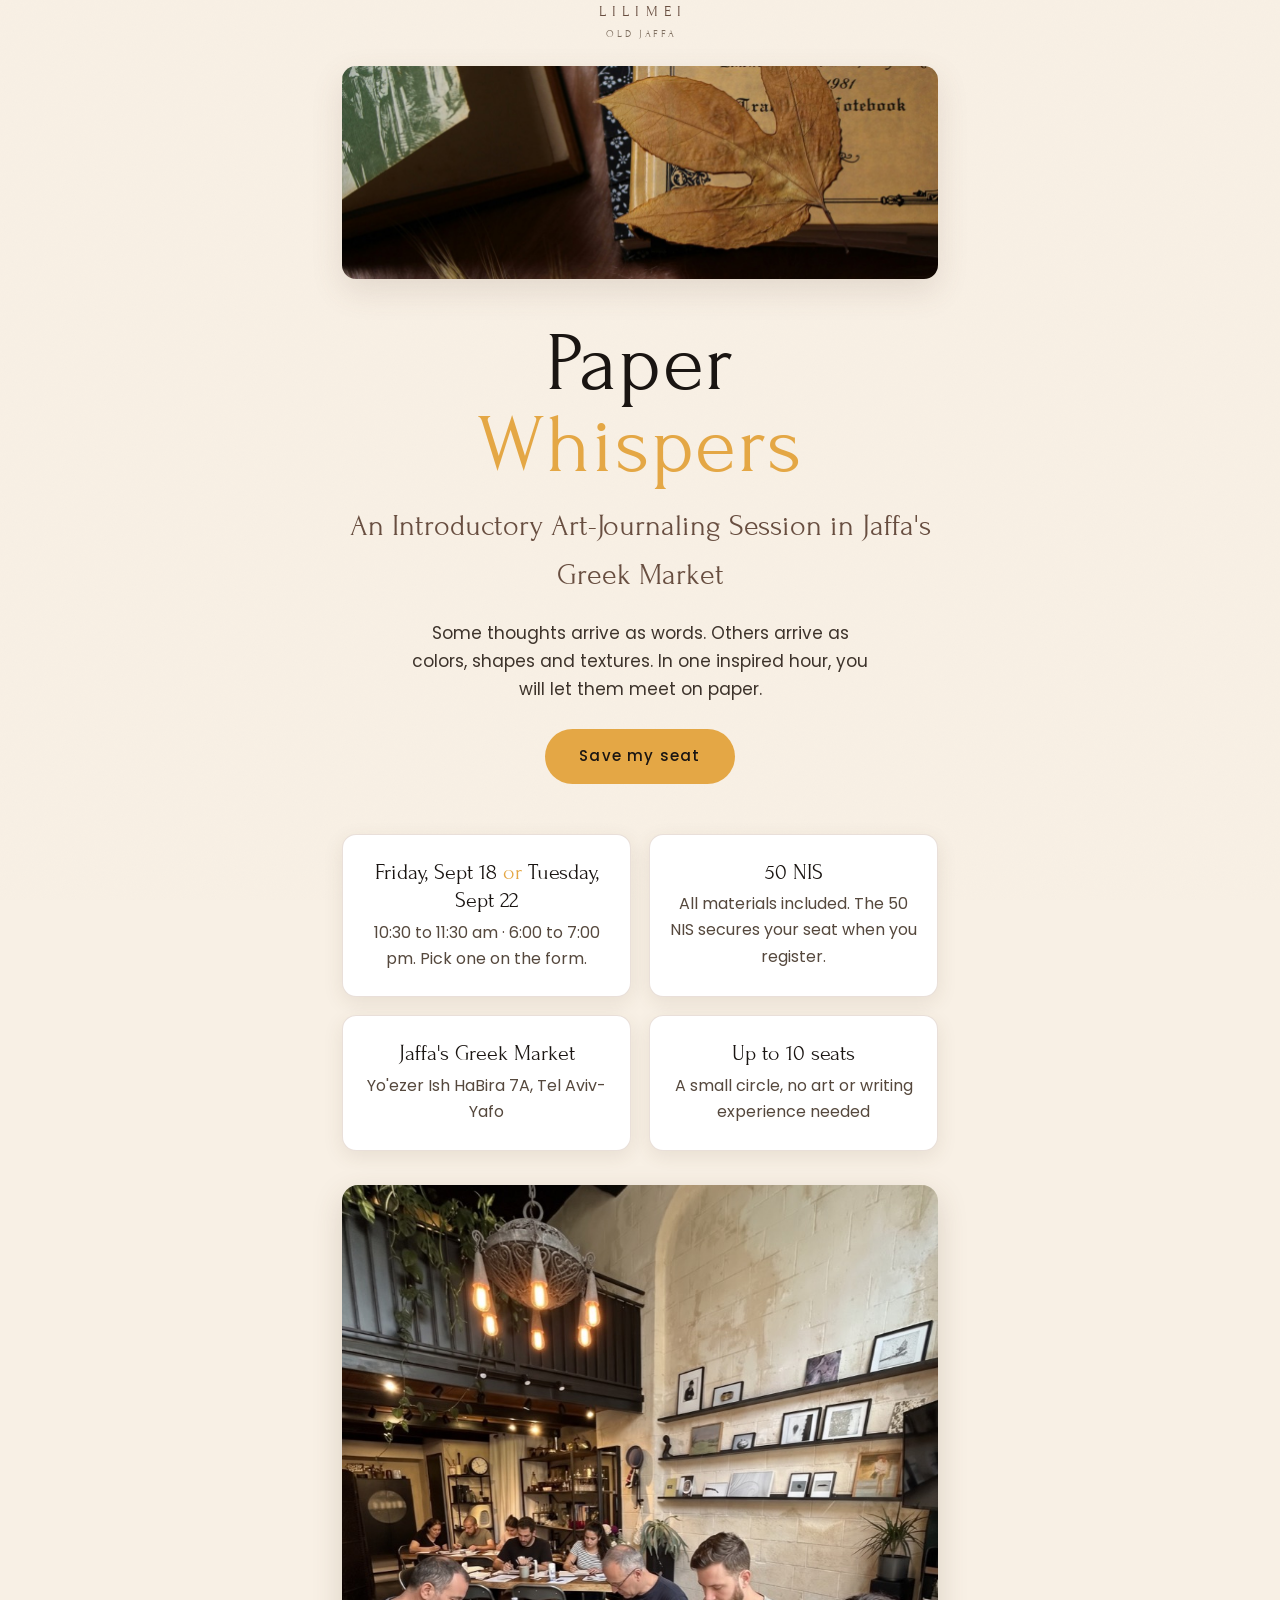
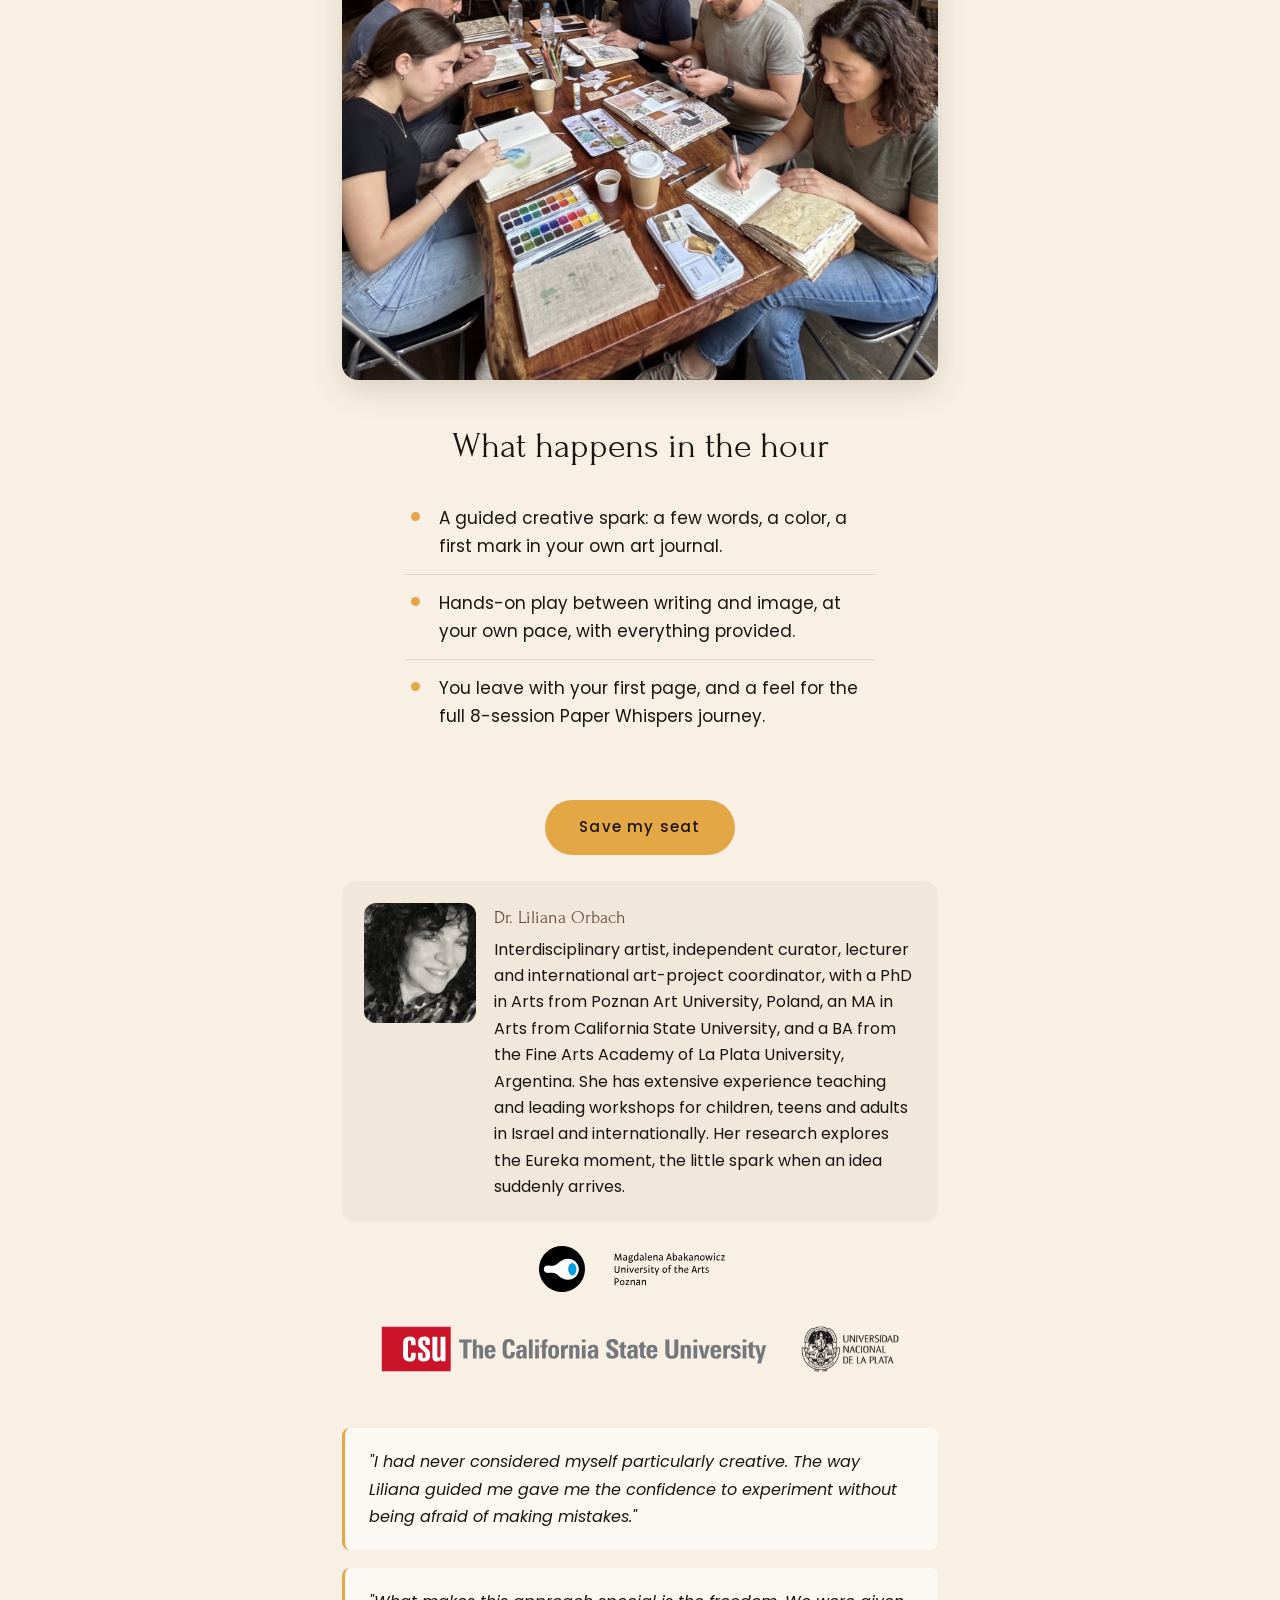
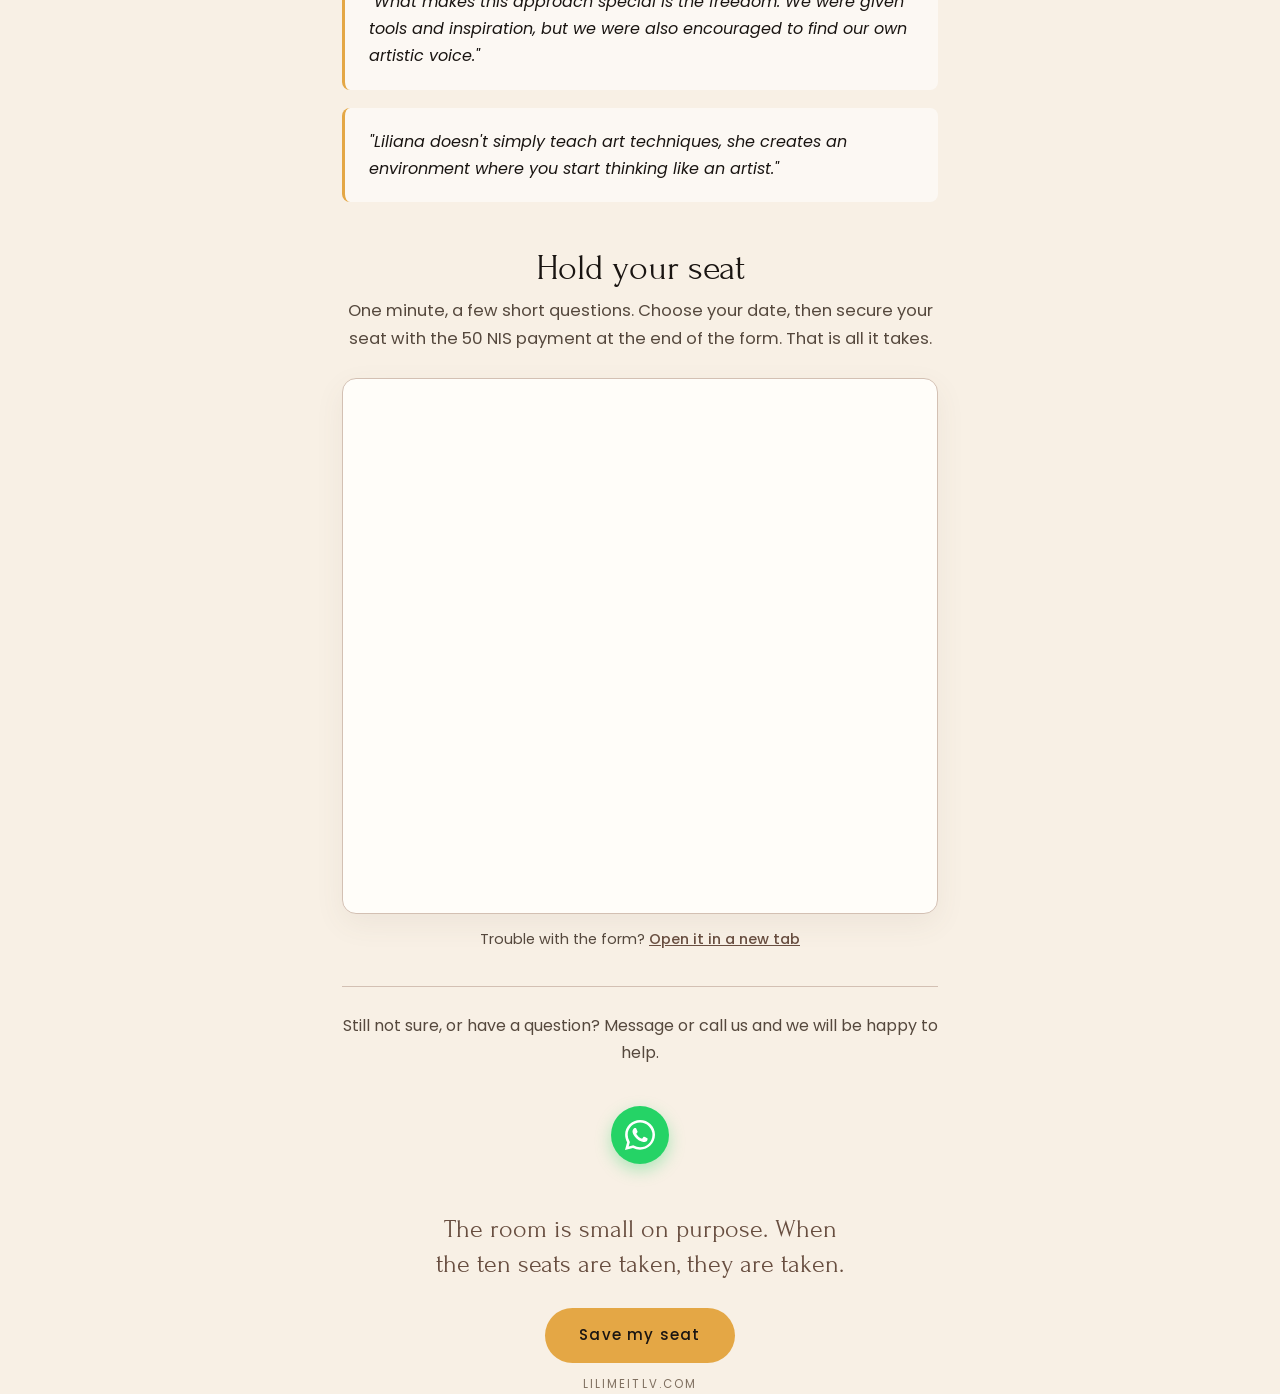
==== index.html @ 35fd756f "Update taster dates to Sept 18 + 22, full workshop to October Co-Authored-By: Claude Fable 5 <norepl" ====
<!DOCTYPE html>
<html lang="en">
<head>
<meta charset="utf-8">
<meta name="viewport" content="width=device-width, initial-scale=1">
<title>Paper Whispers | An Introductory Art-Journaling Session in Jaffa's Greek Market | LILIMEI</title>
<meta name="description" content="Paper Whispers, an introductory art-journaling session in Jaffa's Greek Market. 50 NIS, materials included. Save your seat.">
<link rel="preconnect" href="https://fonts.googleapis.com">
<link rel="preconnect" href="https://fonts.gstatic.com" crossorigin>
<link href="https://fonts.googleapis.com/css2?family=Forum&family=Poppins:wght@300;400;500;600&display=swap" rel="stylesheet">
<style>
  :root {
    --sand: #F8F0E5;
    --gold: #E4A745;
    --olive: #89886C;
    --pink: #D3C0B3;
    --taupe: #7F6F60;
    --brown: #684E40;
    --ink: #1a1512;
  }
  * { margin: 0; padding: 0; box-sizing: border-box; }
  html { scroll-behavior: smooth; }
  body {
    background: var(--sand);
    color: var(--ink);
    font-family: 'Poppins', 'Helvetica Neue', Arial, sans-serif;
    font-weight: 400;
    line-height: 1.65;
    -webkit-font-smoothing: antialiased;
  }
  /* subtle paper grain */
  body::before {
    content: "";
    position: fixed; inset: 0;
    pointer-events: none;
    opacity: .35;
    background-image: url("data:image/svg+xml,%3Csvg xmlns='http://www.w3.org/2000/svg' width='140' height='140'%3E%3Cfilter id='n'%3E%3CfeTurbulence type='fractalNoise' baseFrequency='0.9' numOctaves='2'/%3E%3CfeColorMatrix values='0 0 0 0 0.45 0 0 0 0 0.40 0 0 0 0 0.33 0 0 0 0.05 0'/%3E%3C/filter%3E%3Crect width='140' height='140' filter='url(%23n)'/%3E%3C/svg%3E");
    z-index: 5;
  }
  .wrap { max-width: 640px; margin: 0 auto; padding: 0 22px; position: relative; z-index: 10; }

  header { padding: 26px 0 0; text-align: center; }
  .hero-band { margin-top: 24px; border-radius: 14px; overflow: hidden; box-shadow: 0 12px 32px rgba(104, 78, 64, .14); }
  .hero-band img { width: 100%; display: block; }
  .wordmark {
    font-family: 'Forum', serif;
    letter-spacing: .42em;
    font-size: 15px;
    color: var(--brown);
    text-indent: .42em;
  }
  .wordmark small { display: block; letter-spacing: .28em; font-size: 9.5px; color: var(--taupe); margin-top: 2px; text-indent: .28em; }

  .hero { text-align: center; padding: 44px 0 8px; }
  .hero h1 {
    font-family: 'Forum', serif;
    font-weight: 400;
    font-size: clamp(50px, 13.5vw, 84px);
    line-height: .98;
    letter-spacing: .015em;
    color: var(--ink);
  }
  .hero h1 span { color: var(--gold); }
  .hero .sub {
    font-family: 'Forum', serif;
    font-size: clamp(24px, 6.2vw, 30px);
    color: var(--brown);
    margin-top: 14px;
  }
  .hero .whisper {
    max-width: 460px;
    margin: 18px auto 0;
    font-size: 17px;
    color: #3d332b;
  }

  .cta {
    display: inline-block;
    background: var(--ink);
    color: var(--sand);
    text-decoration: none;
    font-weight: 500;
    font-size: 15px;
    letter-spacing: .08em;
    padding: 15px 34px;
    border-radius: 999px;
    margin-top: 26px;
    transition: background .2s;
  }
  .cta:hover { background: var(--brown); }
  .cta.gold { background: var(--gold); color: var(--ink); }
  .cta.gold:hover { background: #d1962f; }

  .facts {
    margin: 42px 0 0;
    display: grid;
    grid-template-columns: 1fr 1fr;
    gap: 18px;
    text-align: center;
  }
  .fact {
    background: #fff;
    border: 1px solid rgba(211, 192, 179, .5);
    border-radius: 14px;
    padding: 24px 20px;
    box-shadow: 0 6px 20px rgba(90, 64, 44, .1);
  }
  .fact .k {
    font-family: 'Forum', serif;
    font-size: 22px;
    color: var(--ink);
    line-height: 1.3;
  }
  .fact .v { font-size: 16px; color: #55483d; margin-top: 4px; }
  .fact .k em { font-style: normal; color: var(--gold); }

  section { padding: 46px 0 0; }
  h2 {
    font-family: 'Forum', serif;
    font-weight: 400;
    font-size: clamp(28px, 7vw, 36px);
    text-align: center;
    line-height: 1.15;
  }
  .lede { text-align: center; color: #55483d; font-size: 16.5px; margin-top: 8px; }

  .form-card {
    margin-top: 26px;
    background: #fffdf9;
    border: 1px solid var(--pink);
    border-radius: 14px;
    padding: 18px 14px 8px;
    box-shadow: 0 10px 30px rgba(104, 78, 64, .07);
  }
  .form-rescue {
    text-align: center;
    background: #fffdf9;
    border: 1px solid var(--gold);
    border-radius: 14px;
    padding: 30px 20px;
    margin-top: 26px;
  }
  .form-rescue p { font-family: 'Forum', serif; font-size: 19px; color: var(--brown); }
  .form-rescue .cta { margin-top: 16px; }
  .form-alt { text-align: center; font-size: 14.5px; color: #55483d; margin-top: 14px; }
  .form-alt a { color: var(--brown); font-weight: 500; }

  .full-link { text-align: center; font-size: 14.5px; color: #6b5d4f; margin: 20px auto 0; max-width: 470px; }
  .full-link a { color: var(--brown); font-weight: 500; text-decoration: underline; text-underline-offset: 3px; }

  .ask {
    text-align: center;
    margin-top: 34px;
    padding-top: 26px;
    border-top: 1px solid var(--pink);
  }
  .ask p { font-size: 16px; color: #55483d; margin-bottom: 14px; }
  .cta.wa {
    display: inline-flex;
    align-items: center;
    justify-content: center;
    width: 58px;
    height: 58px;
    padding: 0;
    border-radius: 50%;
    background: #25D366;
    box-shadow: 0 6px 16px rgba(37, 211, 102, .35);
  }
  .cta.wa:hover { background: #1da851; }
  .cta.wa svg { width: 30px; height: 30px; fill: #fff; }

  .hour { margin-top: 22px; list-style: none; max-width: 470px; margin-left: auto; margin-right: auto; }
  .hour li {
    padding: 14px 0 14px 34px;
    position: relative;
    border-bottom: 1px solid rgba(211, 192, 179, .55);
    font-size: 17px;
  }
  .hour li:last-child { border-bottom: none; }
  .hour li::before {
    content: "";
    position: absolute; left: 6px; top: 22px;
    width: 9px; height: 9px;
    border-radius: 50%;
    background: var(--gold);
  }

  .session-photo {
    margin: 34px 0 0;
    border-radius: 16px;
    overflow: hidden;
    box-shadow: 0 10px 30px rgba(90, 64, 44, .18);
  }
  .session-photo img { width: 100%; display: block; }
  .session-photo figcaption {
    font-size: 14px;
    color: #6b5d4f;
    text-align: center;
    padding: 12px 16px 0;
    font-style: italic;
  }

  .bio {
    margin-top: 26px;
    display: flex;
    gap: 18px;
    align-items: flex-start;
    background: rgba(211, 192, 179, .18);
    border-radius: 14px;
    padding: 22px;
  }
  .bio .portrait {
    width: 112px;
    border-radius: 12px;
    display: block;
    flex: 0 0 auto;
    filter: sepia(.14) contrast(.98);
  }
  .bio p { font-size: 16px; color: var(--ink); }
  .bio .name { font-family: 'Forum', serif; font-size: 18px; color: var(--brown); display: block; margin-bottom: 4px; }

  .creds-logos {
    display: flex;
    justify-content: center;
    align-items: center;
    gap: 34px;
    flex-wrap: wrap;
    margin-top: 24px;
  }
  .creds-logos img {
    height: 46px;
    width: auto;
  }

  .quotes { display: grid; gap: 18px; margin-top: 10px; }
  .quotes blockquote {
    margin: 0;
    padding: 20px 24px;
    background: rgba(255, 255, 255, .55);
    border-left: 3px solid var(--gold);
    border-radius: 8px;
    font-size: 16px;
    line-height: 1.7;
    color: var(--ink);
    font-style: italic;
  }


  .last-call { text-align: center; padding: 48px 0 12px; }
  .last-call p { font-family: 'Forum', serif; font-size: clamp(20px, 5.5vw, 26px); color: var(--brown); max-width: 430px; margin: 0 auto; line-height: 1.35; }

  footer {
    text-align: center;
    padding: 40px 0 34px;
    font-size: 11.5px;
    letter-spacing: .18em;
    color: var(--taupe);
  }
  footer a { color: var(--taupe); text-decoration: none; }

  @media (max-width: 420px) {
    .facts { grid-template-columns: 1fr; gap: 18px; }
    .bio { flex-direction: column; gap: 8px; }
  }
</style>
</head>
<body>

<header class="wrap">
  <div class="wordmark">LILIMEI<small>OLD JAFFA</small></div>
  <div class="hero-band">
    <img src="[data-uri]" alt="An open vintage notebook with a pressed autumn leaf">
  </div>
</header>

<main class="wrap">

  <div class="hero">
    <h1>Paper<br><span>Whispers</span></h1>
    <p class="sub">An Introductory Art-Journaling Session in Jaffa's Greek Market</p>
    <p class="whisper">Some thoughts arrive as words. Others arrive as colors, shapes and textures. In one inspired hour, you will let them meet on paper.</p>
    <a class="cta gold" href="#register">Save my seat</a>
  </div>

  <div class="facts">
    <div class="fact">
      <div class="k">Friday, Sept 18 <em>or</em> Tuesday, Sept 22</div>
      <div class="v">10:30 to 11:30 am &middot; 6:00 to 7:00 pm. Pick one on the form.</div>
    </div>
    <div class="fact">
      <div class="k">50 NIS</div>
      <div class="v">All materials included. The 50 NIS secures your seat when you register.</div>
    </div>
    <div class="fact">
      <div class="k">Jaffa's Greek Market</div>
      <div class="v">Yo'ezer Ish HaBira 7A, Tel Aviv-Yafo</div>
    </div>
    <div class="fact">
      <div class="k">Up to 10 seats</div>
      <div class="v">A small circle, no art or writing experience needed</div>
    </div>
  </div>

  <figure class="session-photo">
    <img src="[data-uri]" alt="A real Paper Whispers art-journaling session at LILIMEI in Jaffa's Greek Market">
  </figure>

  <section>
    <h2>What happens in the hour</h2>
    <ul class="hour">
      <li>A guided creative spark: a few words, a color, a first mark in your own art journal.</li>
      <li>Hands-on play between writing and image, at your own pace, with everything provided.</li>
      <li>You leave with your first page, and a feel for the full 8-session Paper Whispers journey.</li>
    </ul>

    <div style="text-align: center; margin-top: 30px;">
      <a class="cta gold" href="#register">Save my seat</a>
    </div>

    <div class="bio">
      <img class="portrait" src="[data-uri]" alt="Dr. Liliana Orbach">
      <p>
        <span class="name">Dr. Liliana Orbach</span>
        Interdisciplinary artist, independent curator, lecturer and international art-project coordinator, with a PhD in Arts from Poznan Art University, Poland, an MA in Arts from California State University, and a BA from the Fine Arts Academy of La Plata University, Argentina. She has extensive experience teaching and leading workshops for children, teens and adults in Israel and internationally. Her research explores the Eureka moment, the little spark when an idea suddenly arrives.
      </p>
    </div>

    <div class="creds-logos">
      <img src="[data-uri]" alt="Magdalena Abakanowicz University of the Arts Poznan">
      <img src="[data-uri]" alt="California State University">
      <img src="[data-uri]" alt="National University of La Plata">
    </div>
  </section>

  <section>
    <div class="quotes">
      <blockquote>"I had never considered myself particularly creative. The way Liliana guided me gave me the confidence to experiment without being afraid of making mistakes."</blockquote>
      <blockquote>"What makes this approach special is the freedom. We were given tools and inspiration, but we were also encouraged to find our own artistic voice."</blockquote>
      <blockquote>"Liliana doesn't simply teach art techniques, she creates an environment where you start thinking like an artist."</blockquote>
    </div>
  </section>

  <section id="register">
    <h2>Hold your seat</h2>
    <p class="lede">One minute, a few short questions. Choose your date, then secure your seat with the 50 NIS payment at the end of the form. That is all it takes.</p>
    <div class="form-card" id="form-card">
      <iframe data-tally-src="https://tally.so/embed/kdxDa1?alignLeft=1&hideTitle=1&transparentBackground=1&dynamicHeight=1"
              loading="eager" width="100%" height="500" frameborder="0" marginheight="0" marginwidth="0"
              title="Paper Whispers registration"></iframe>
    </div>
    <div class="form-rescue" id="form-rescue" hidden>
      <a class="cta gold" href="https://tally.so/r/kdxDa1?utm_source=rescue">Open the registration form</a>
    </div>
    <p class="form-alt">Trouble with the form? <a href="https://tally.so/r/kdxDa1?utm_source=newtab" target="_blank" rel="noopener">Open it in a new tab</a></p>

    <div class="ask">
      <p>Still not sure, or have a question? Message or call us and we will be happy to help.</p>
      <a class="cta wa" href="https://wa.me/972547520282?text=Hi!%20I%20have%20a%20question%20about%20Paper%20Whispers" target="_blank" rel="noopener" aria-label="Message us on WhatsApp">
        <svg viewBox="0 0 24 24" xmlns="http://www.w3.org/2000/svg" aria-hidden="true"><path d="M17.472 14.382c-.297-.149-1.758-.867-2.03-.967-.273-.099-.471-.148-.67.15-.197.297-.767.966-.94 1.164-.173.199-.347.223-.644.075-.297-.149-1.255-.463-2.39-1.475-.883-.788-1.48-1.761-1.653-2.059-.173-.297-.018-.458.13-.606.134-.133.298-.347.446-.52.149-.174.198-.298.298-.497.099-.198.05-.371-.025-.52-.075-.148-.669-1.612-.916-2.207-.242-.579-.487-.5-.669-.51-.173-.008-.371-.01-.57-.01-.198 0-.52.074-.792.372-.272.297-1.04 1.016-1.04 2.479 0 1.462 1.065 2.875 1.213 3.074.149.198 2.096 3.2 5.077 4.487.709.306 1.262.489 1.694.625.712.227 1.36.195 1.871.118.571-.085 1.758-.719 2.006-1.413.248-.694.248-1.289.173-1.413-.074-.124-.272-.198-.57-.347m-5.421 7.403h-.004a9.87 9.87 0 01-5.031-1.378l-.361-.214-3.741.982.998-3.648-.235-.374a9.86 9.86 0 01-1.51-5.26c.001-5.45 4.436-9.884 9.888-9.884 2.64 0 5.122 1.03 6.988 2.898a9.825 9.825 0 012.893 6.994c-.003 5.45-4.437 9.885-9.885 9.885M20.52 3.449C18.24 1.245 15.24 0 12.045 0 5.463 0 .104 5.334.101 11.892c0 2.096.549 4.14 1.595 5.945L0 24l6.335-1.652a12.062 12.062 0 005.71 1.447h.006c6.585 0 11.946-5.335 11.949-11.896 0-3.176-1.24-6.165-3.495-8.411"/></svg>
      </a>
    </div>
  </section>


  <div class="last-call">
    <p>The room is small on purpose. When the ten seats are taken, they are taken.</p>
    <a class="cta gold" href="#register">Save my seat</a>
  </div>

</main>

<footer class="wrap">
  <a href="https://www.lilimeitlv.com">LILIMEITLV.COM</a>
</footer>

<script async src="https://tally.so/widgets/embed.js"></script>
<script>
  // Rescue plan for slow or limited browsers (WhatsApp/Instagram in-app):
  // 1. If Tally's helper script hasn't started the form after 3.5s, load the
  //    form directly into the iframe ourselves (works without the helper).
  // 2. If there is still no sign of life at 9s, swap in a direct button.
  // 3. The moment the form does wake up, bring it back automatically.
  (function () {
    var alive = false;
    var card = document.getElementById('form-card');
    var rescue = document.getElementById('form-rescue');
    window.addEventListener('message', function (e) {
      if (e.origin && e.origin.indexOf('tally.so') !== -1) {
        alive = true;
        card.hidden = false;
        rescue.hidden = true;
      }
    });
    setTimeout(function () {
      var f = card.querySelector('iframe');
      if (f && !f.src) {
        f.src = f.getAttribute('data-tally-src');
        f.style.height = '1950px';
      }
    }, 3500);
    setTimeout(function () {
      if (!alive) {
        card.hidden = true;
        rescue.hidden = false;
      }
    }, 9000);
  })();
</script>
<script>
  (function () {
    // Meta pixel: skip on local previews so test opens never pollute the data
    var h = location.hostname;
    var isLocal = location.protocol === 'file:' || h === 'localhost' || h === '127.0.0.1' || h === '';
    if (isLocal) return;

    !function(f,b,e,v,n,t,s){if(f.fbq)return;n=f.fbq=function(){n.callMethod?
    n.callMethod.apply(n,arguments):n.queue.push(arguments)};if(!f._fbq)f._fbq=n;
    n.push=n;n.loaded=!0;n.version='2.0';n.queue=[];t=b.createElement(e);t.async=!0;
    t.src=v;s=b.getElementsByTagName(e)[0];s.parentNode.insertBefore(t,s)}(window,
    document,'script','https://connect.facebook.net/en_US/fbevents.js');
    fbq('init', '1433857244466235');
    fbq('track', 'PageView');

    // When Tally confirms a submission, tell Meta a registration happened,
    // then send the whole page to the payment page (PayBox or PayPal) so the
    // 50 NIS is paid immediately while intent is high.
    var PAY_PAGE = '/paper-whispers/pay/';
    window.addEventListener('message', function (e) {
      if (typeof e.data !== 'string') return;
      try {
        var d = JSON.parse(e.data);
        if (d && d.event === 'Tally.FormSubmitted') {
          var id = 'pw-' + Date.now() + '-' + Math.random().toString(36).slice(2, 10);
          try { sessionStorage.setItem('pwRegEventId', id); } catch (x) {}
          fbq('track', 'CompleteRegistration', { content_name: 'paper-whispers-intro' }, { eventID: id });
          setTimeout(function () { window.location.href = PAY_PAGE; }, 600);
        }
      } catch (err) { /* not a Tally message */ }
    });
  })();
</script>

</body>
</html>
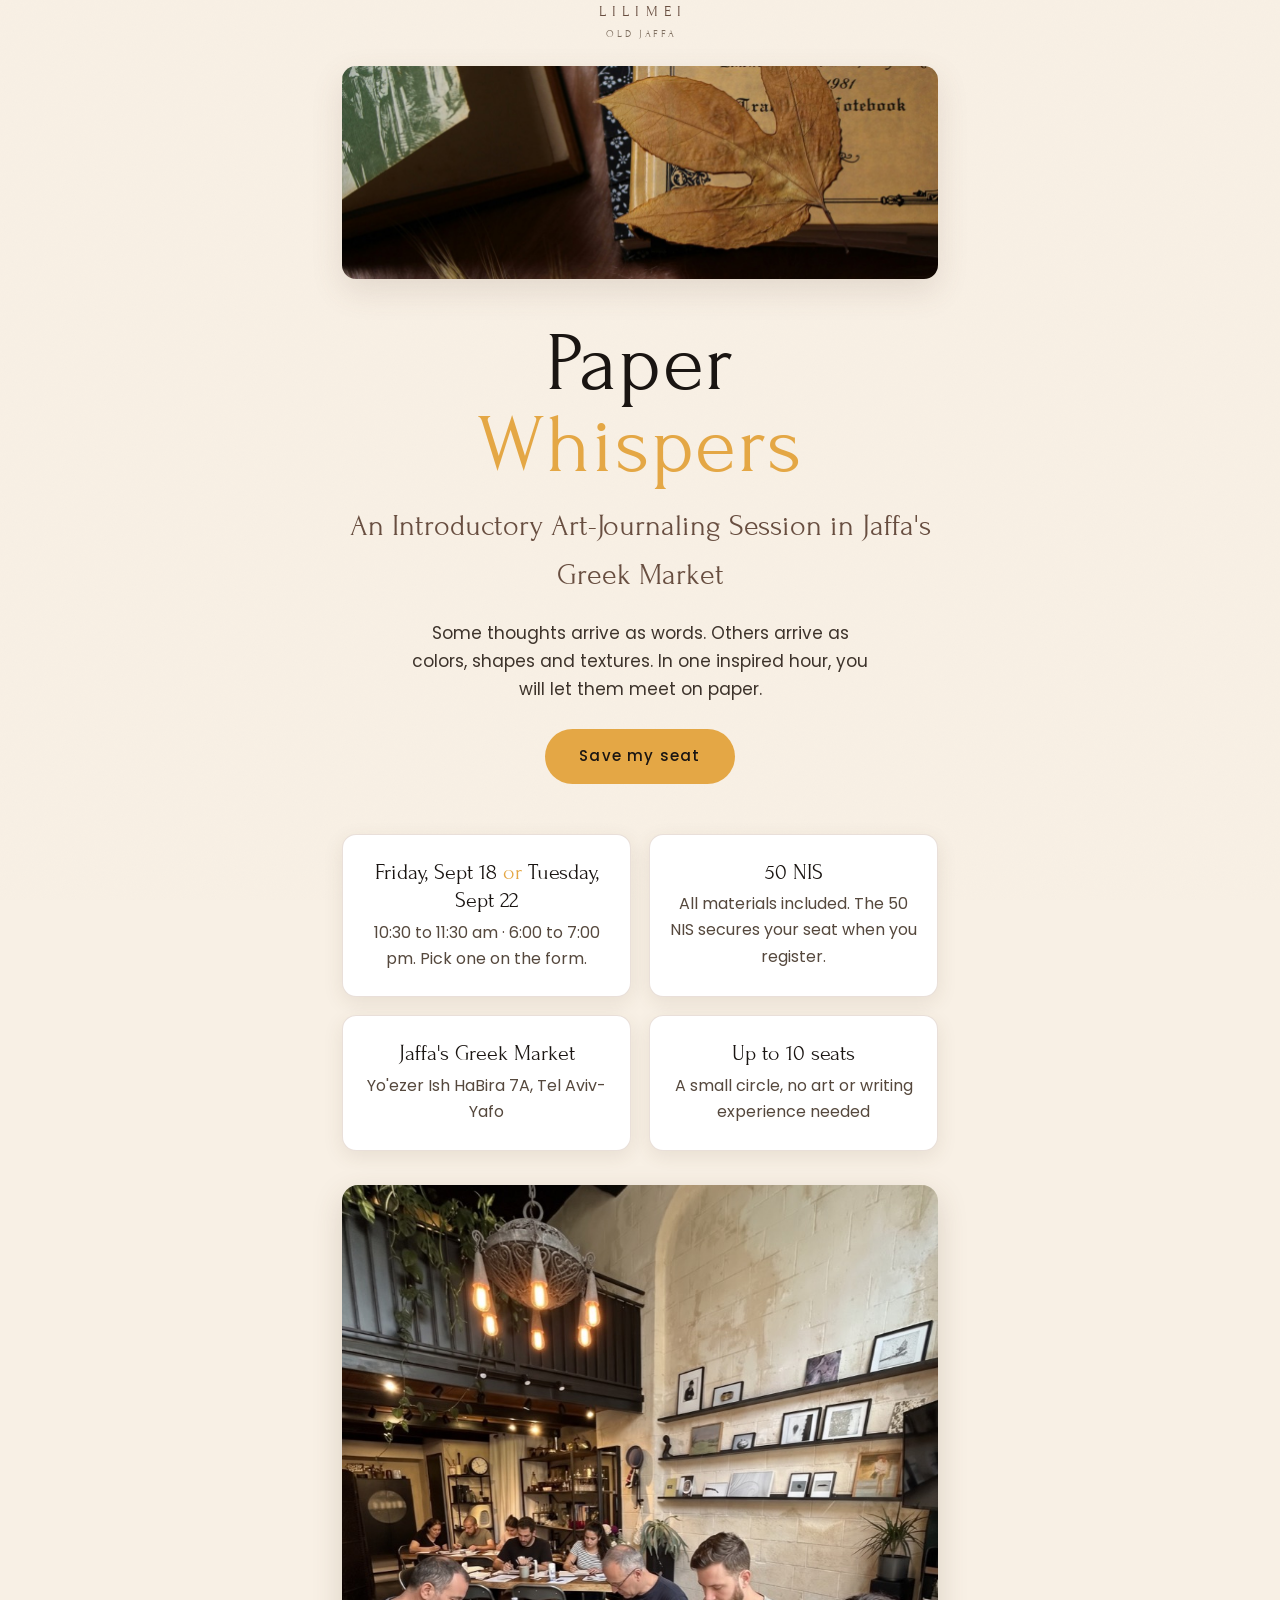
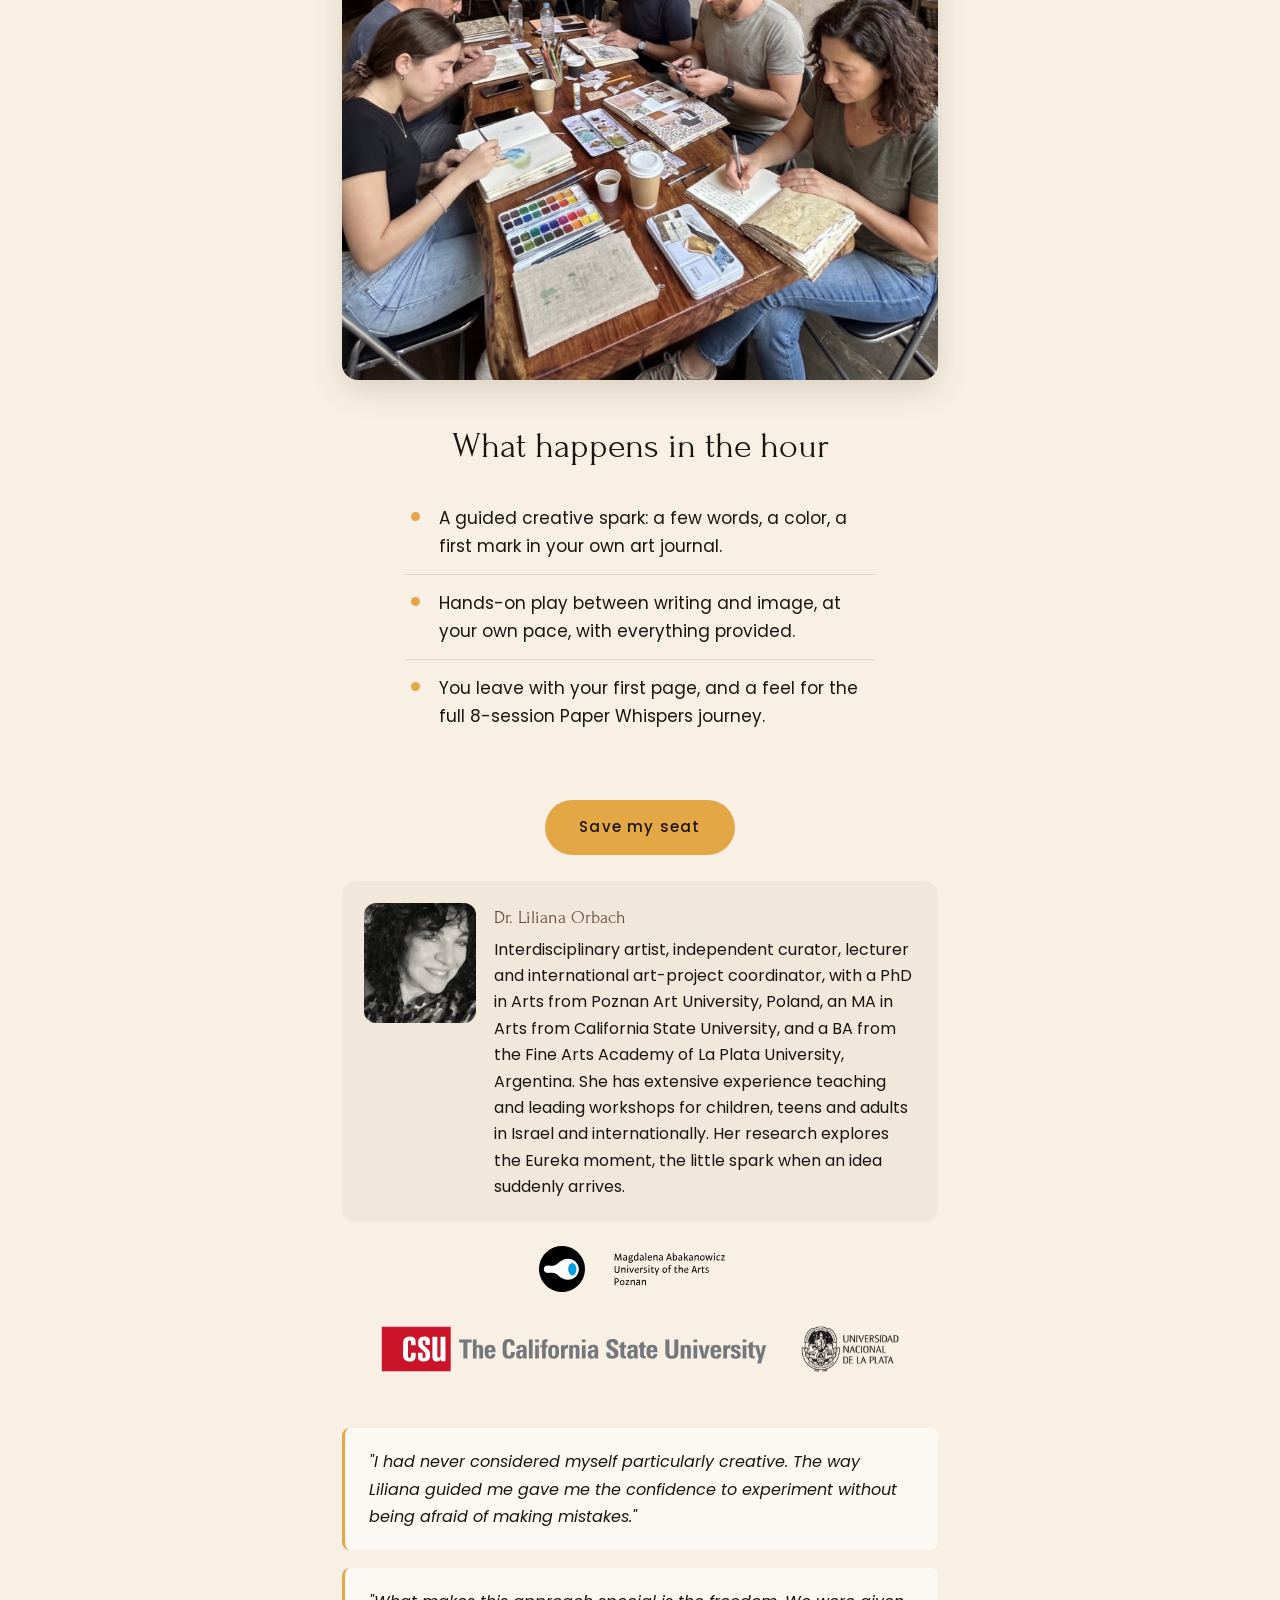
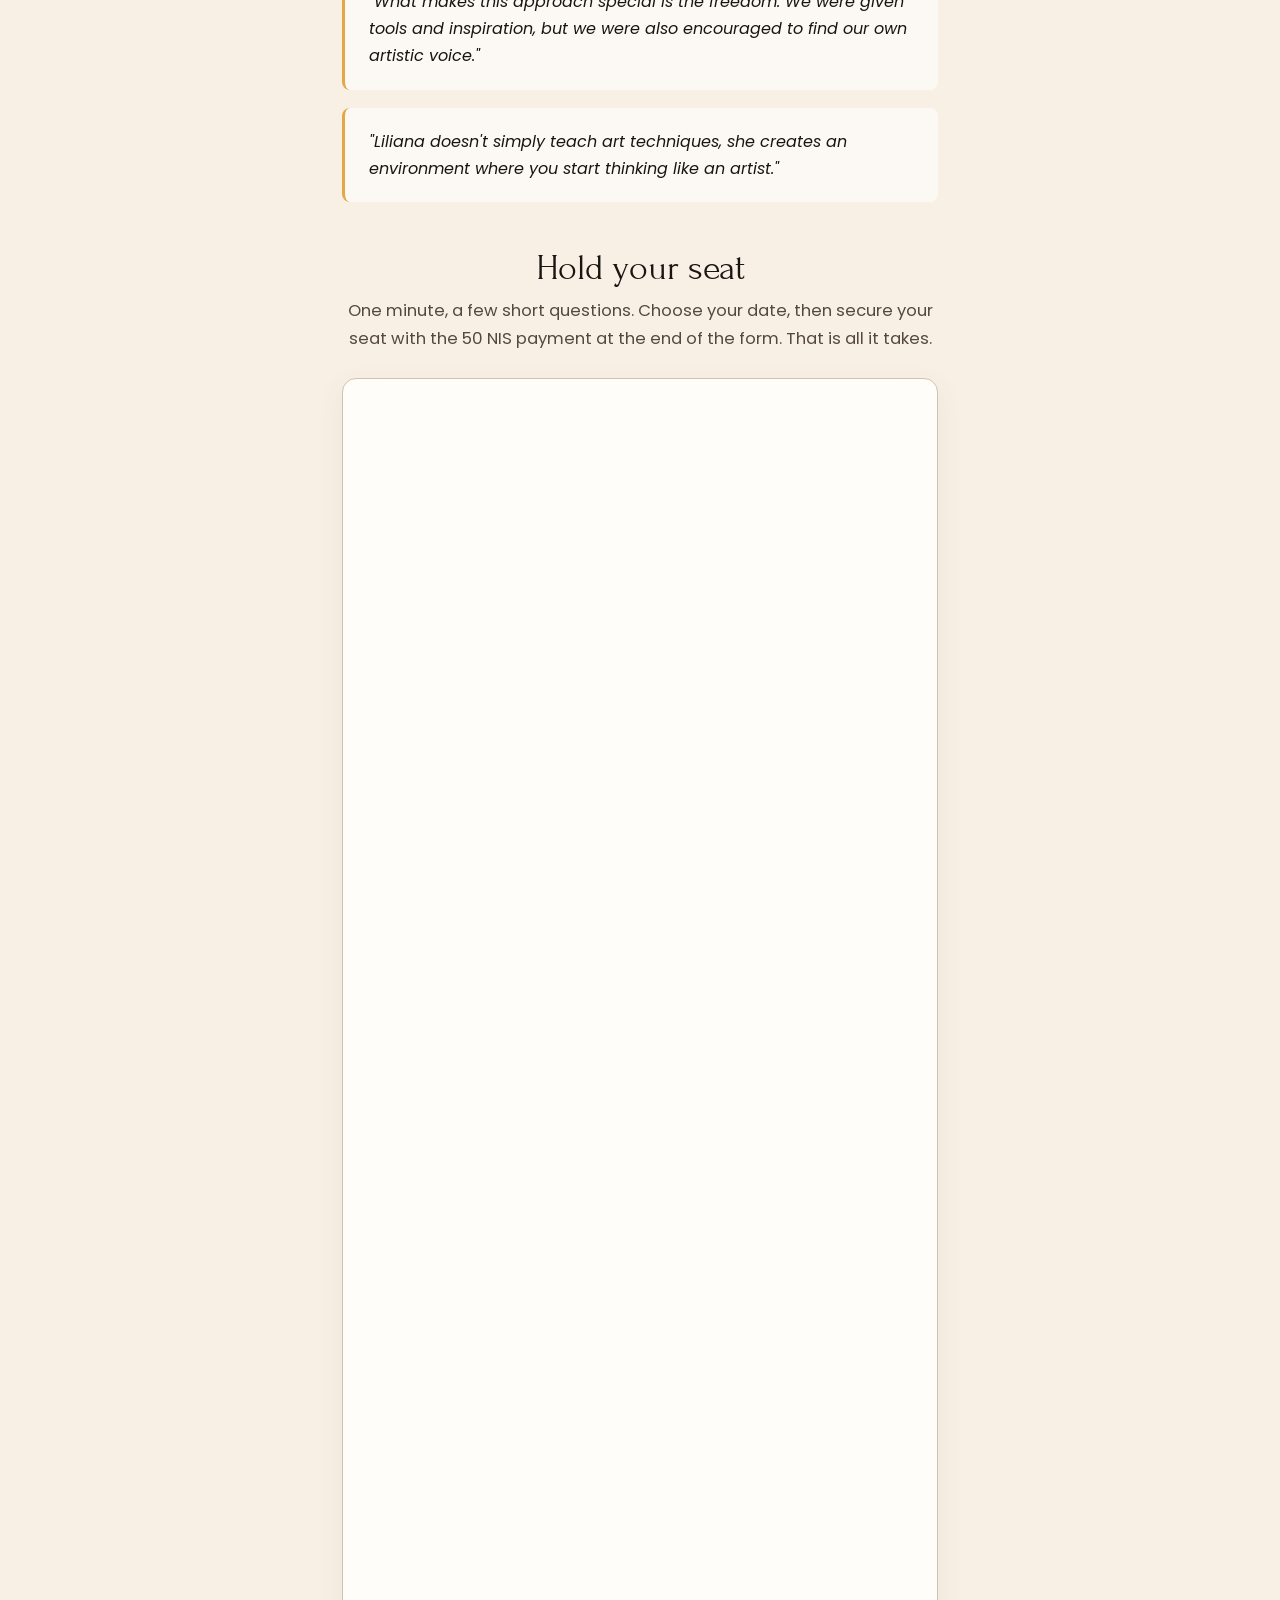
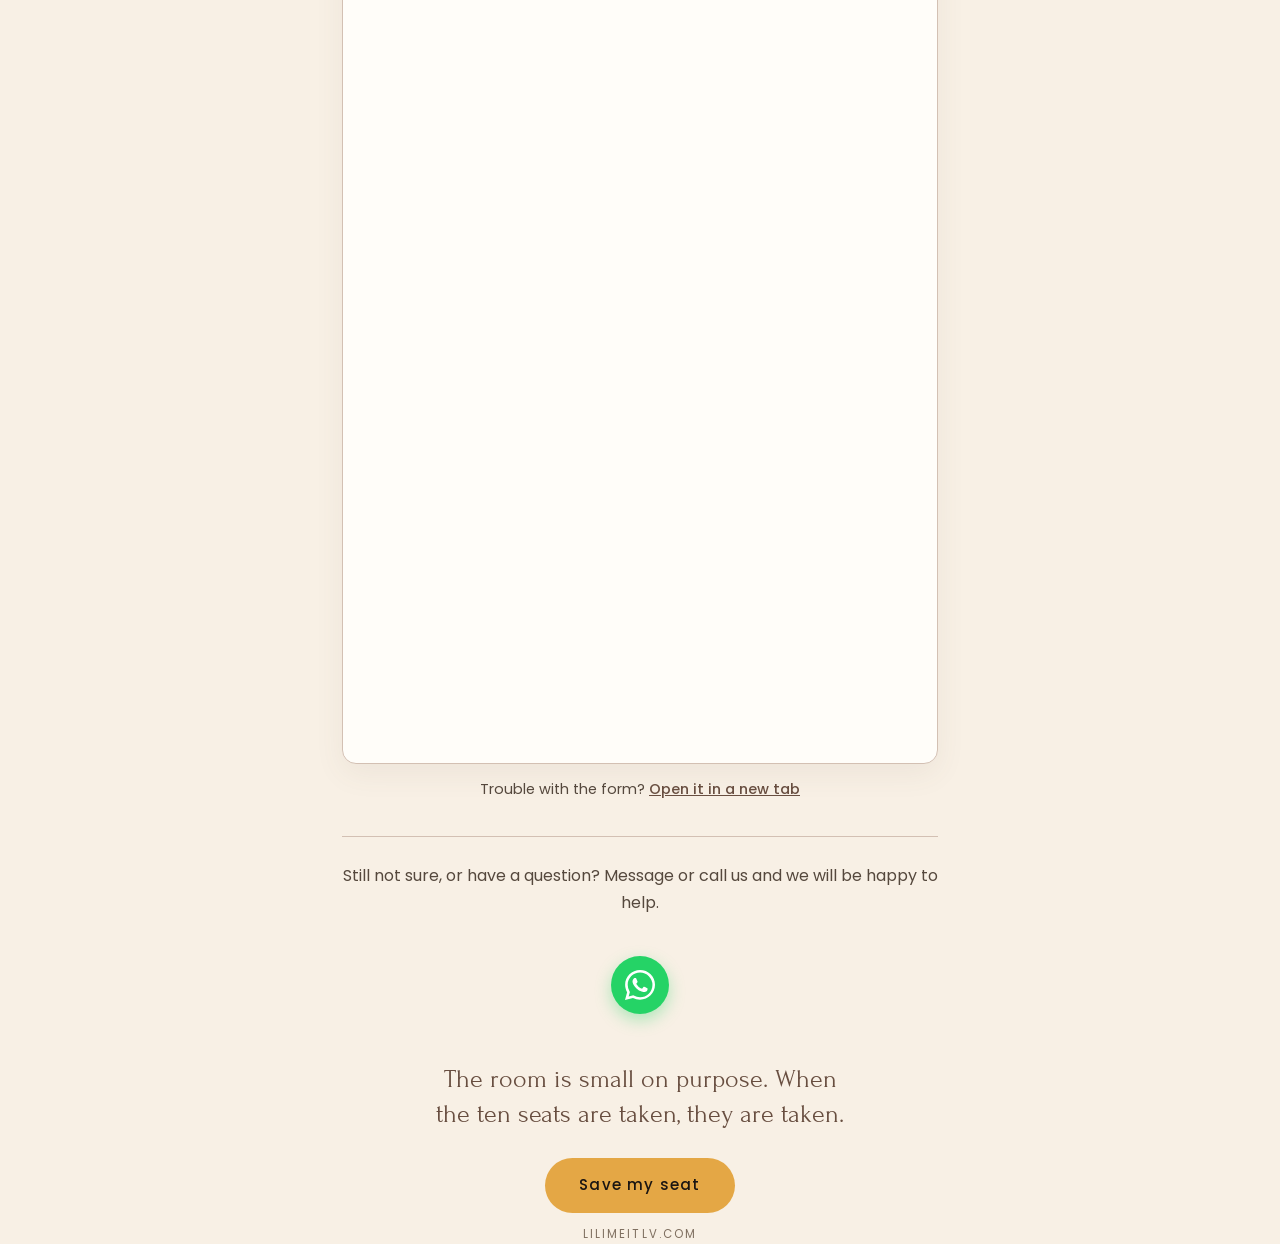
==== commit 765b39b7: "Load Tally form immediately: direct iframe src instead of waiting for helper/rescue Co-Authored-By: " ====
--- a/index.html
+++ b/index.html
@@ -344,8 +344,13 @@
     <h2>Hold your seat</h2>
     <p class="lede">One minute, a few short questions. Choose your date, then secure your seat with the 50 NIS payment at the end of the form. That is all it takes.</p>
     <div class="form-card" id="form-card">
-      <iframe data-tally-src="https://tally.so/embed/kdxDa1?alignLeft=1&hideTitle=1&transparentBackground=1&dynamicHeight=1"
-              loading="eager" width="100%" height="500" frameborder="0" marginheight="0" marginwidth="0"
+      <!-- src set directly: Tally's helper never auto-starts this embed, so waiting
+           for it (or the 3.5s rescue timer) only delayed the form. Loading eagerly
+           here starts the form together with the page. dynamicHeight resize and the
+           rescue fallbacks below still work unchanged. -->
+      <iframe src="https://tally.so/embed/kdxDa1?alignLeft=1&hideTitle=1&transparentBackground=1&dynamicHeight=1"
+              data-tally-src="https://tally.so/embed/kdxDa1?alignLeft=1&hideTitle=1&transparentBackground=1&dynamicHeight=1"
+              loading="eager" width="100%" height="1950" frameborder="0" marginheight="0" marginwidth="0"
               title="Paper Whispers registration"></iframe>
     </div>
     <div class="form-rescue" id="form-rescue" hidden>
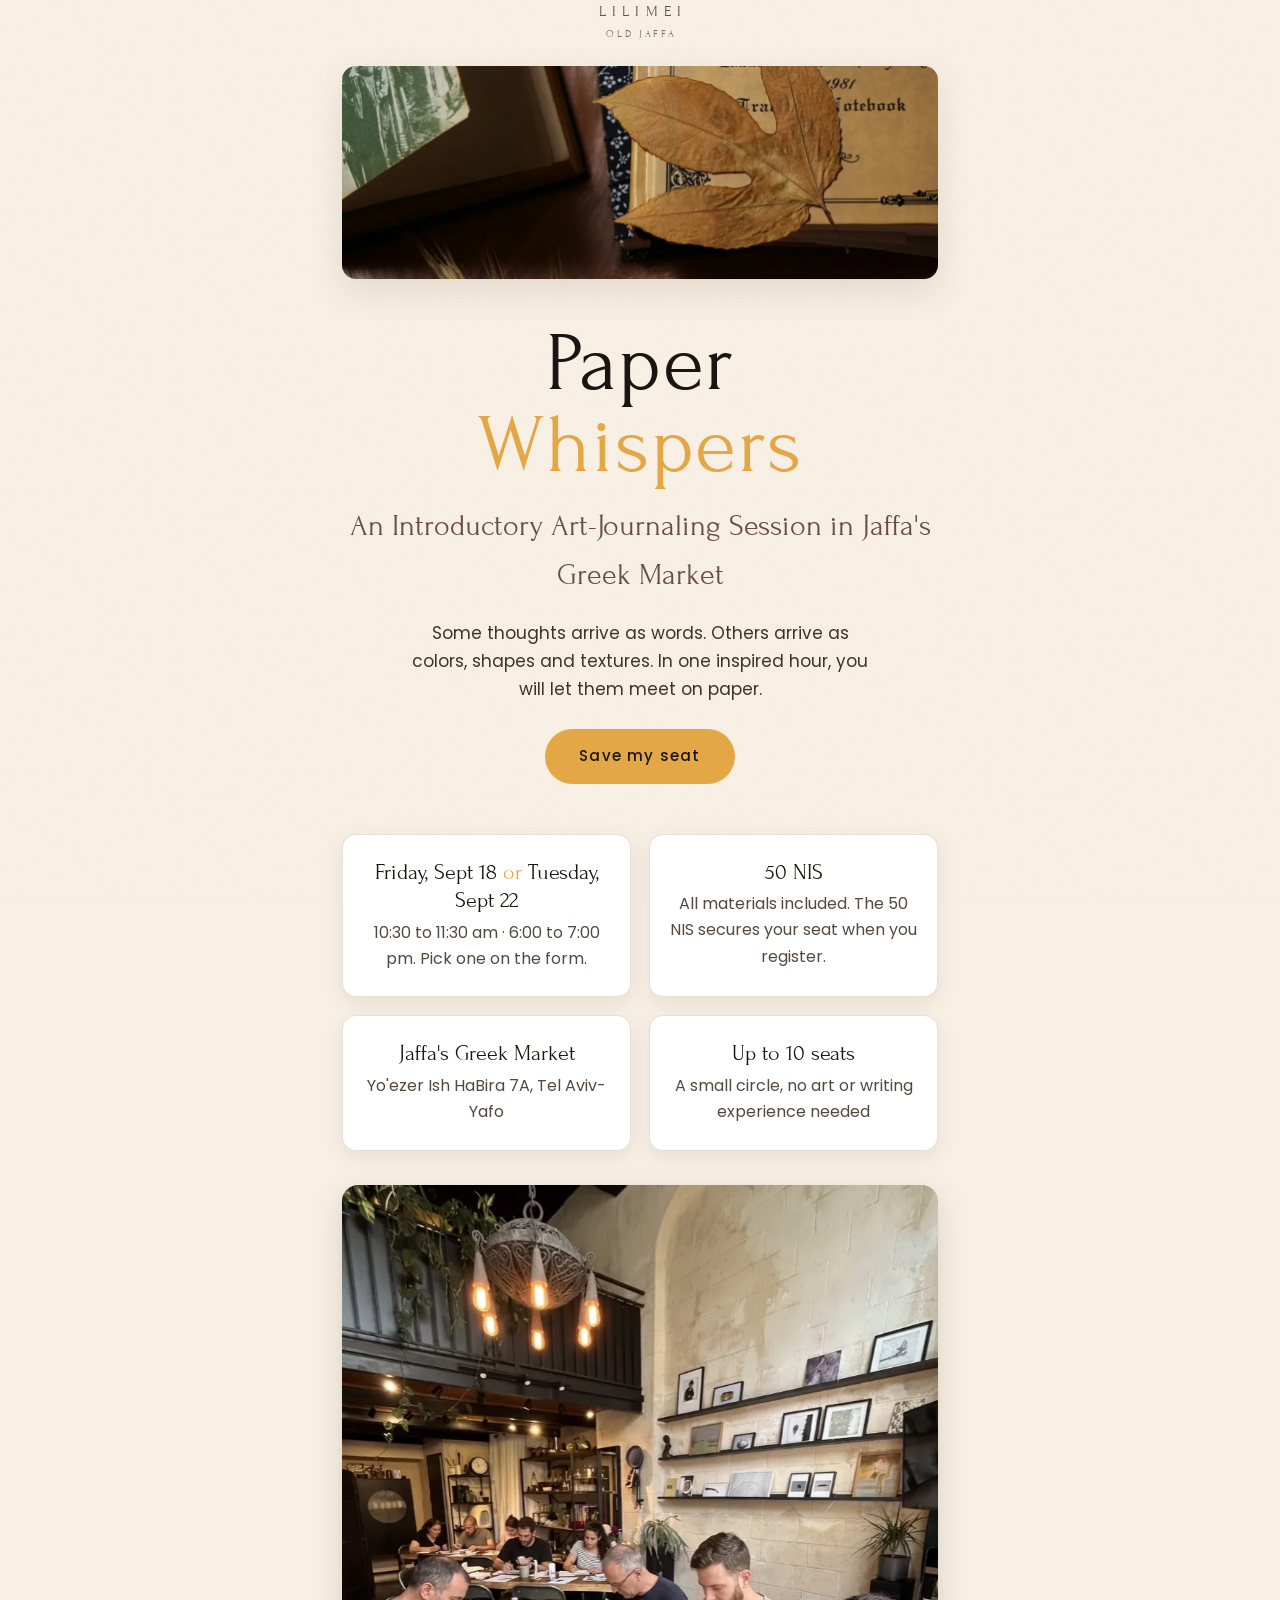
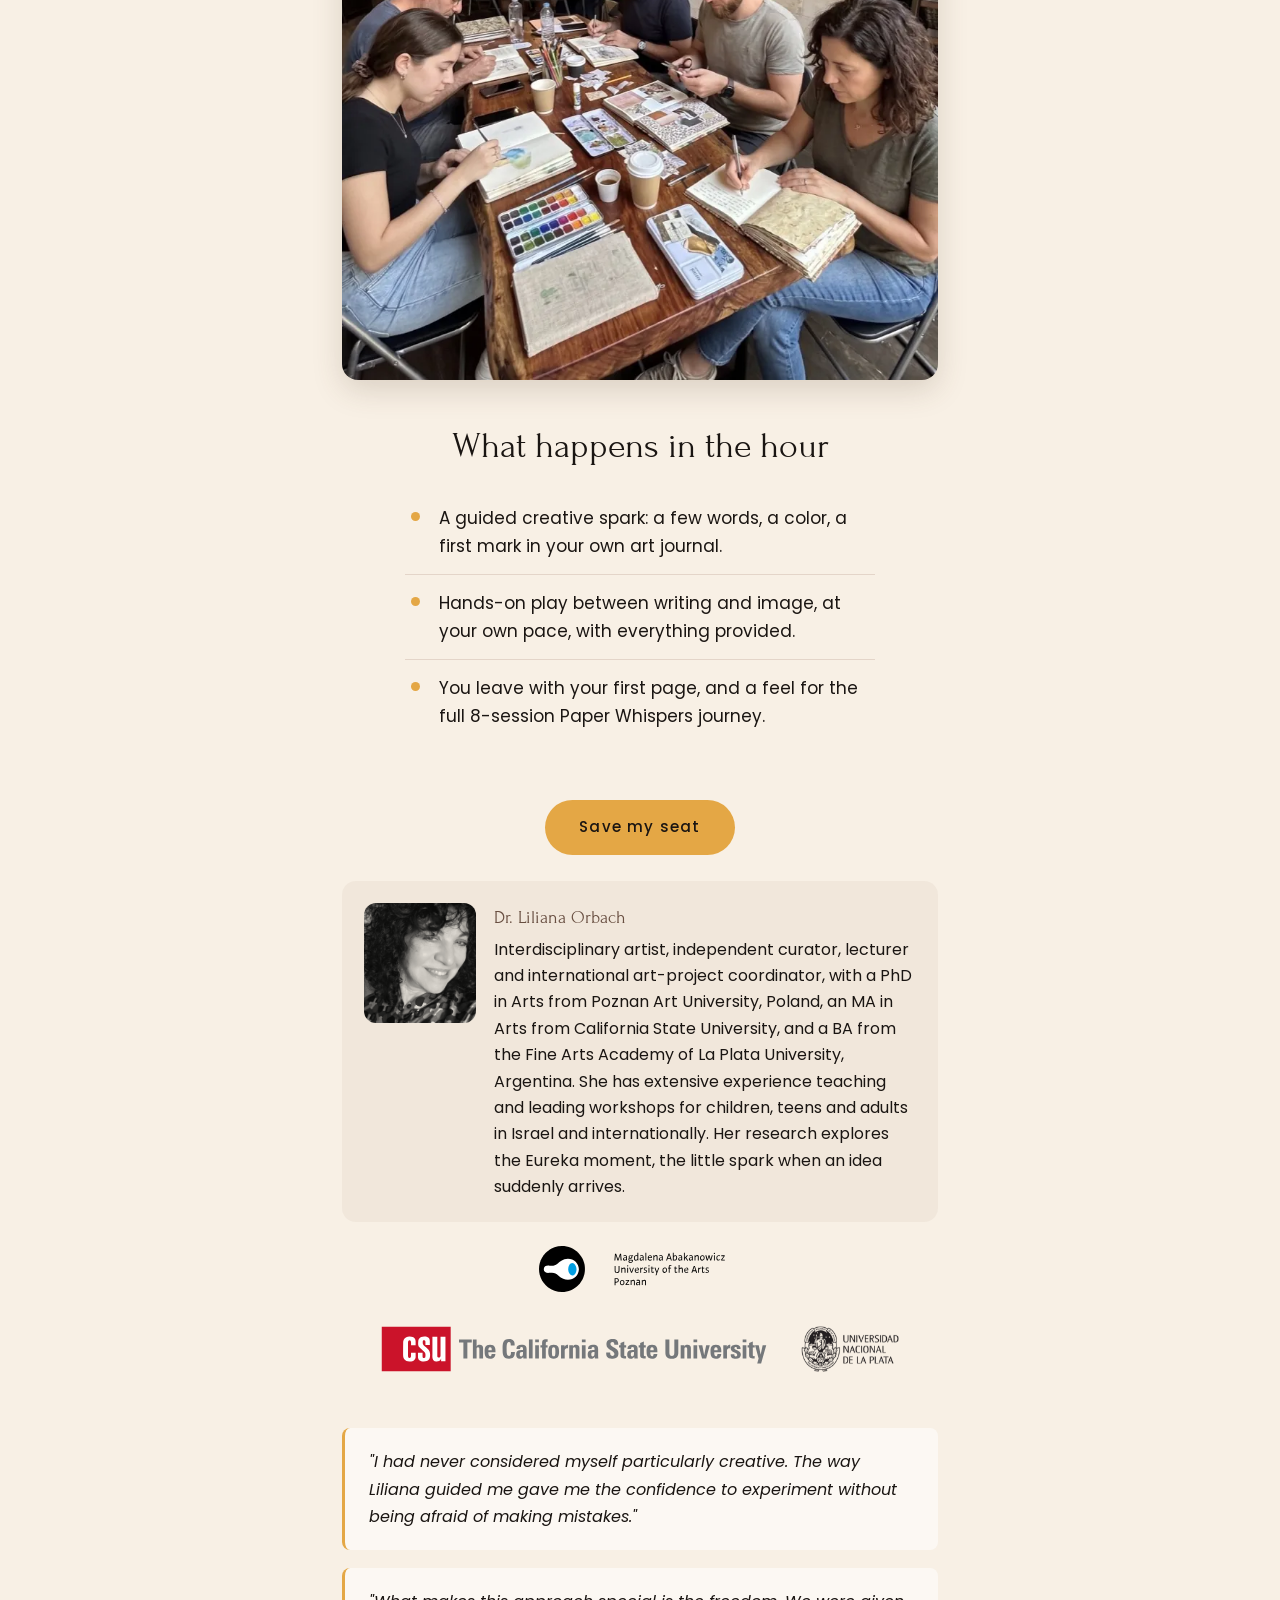
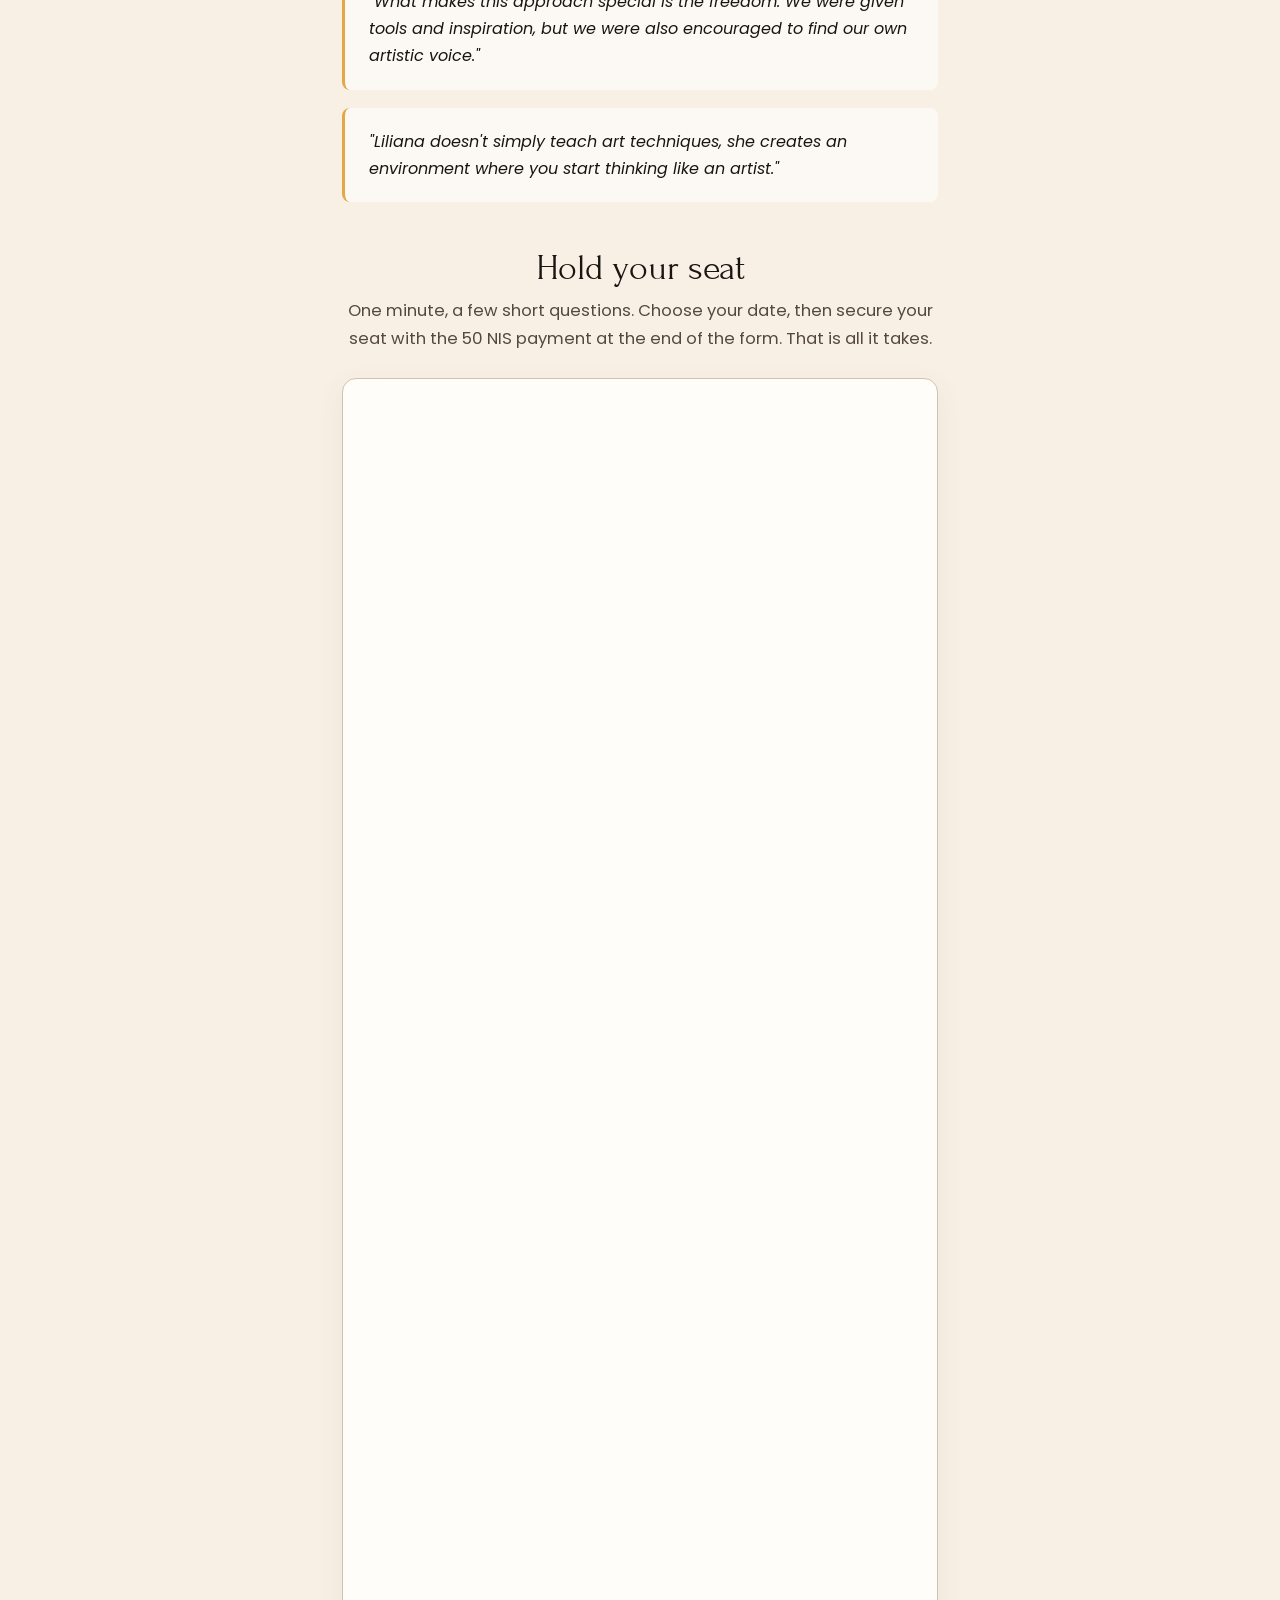
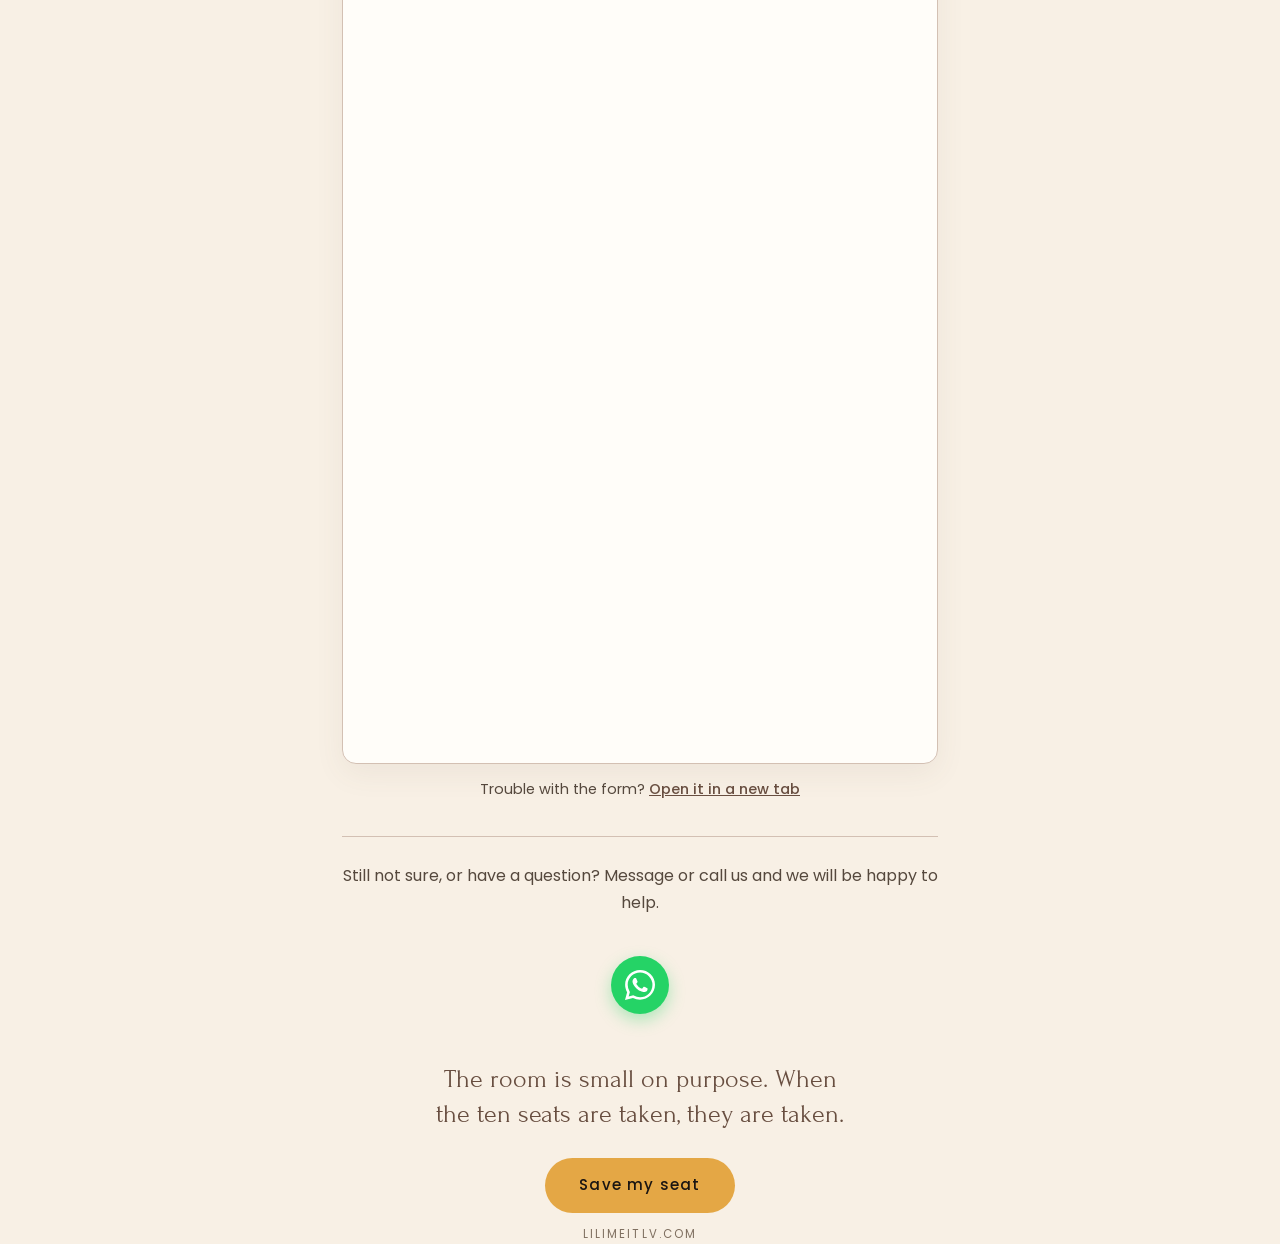
==== commit fa5a2117: "Compress inline images to WebP: page 653KB -> 311KB Co-Authored-By: Claude Fable 5 <noreply@anthropi" ====
--- a/index.html
+++ b/index.html
@@ -269,7 +269,7 @@
 <header class="wrap">
   <div class="wordmark">LILIMEI<small>OLD JAFFA</small></div>
   <div class="hero-band">
-    <img src="[data-uri]" alt="An open vintage notebook with a pressed autumn leaf">
+    <img src="[data-uri]" alt="An open vintage notebook with a pressed autumn leaf">
   </div>
 </header>
 
@@ -302,7 +302,7 @@
   </div>
 
   <figure class="session-photo">
-    <img src="[data-uri]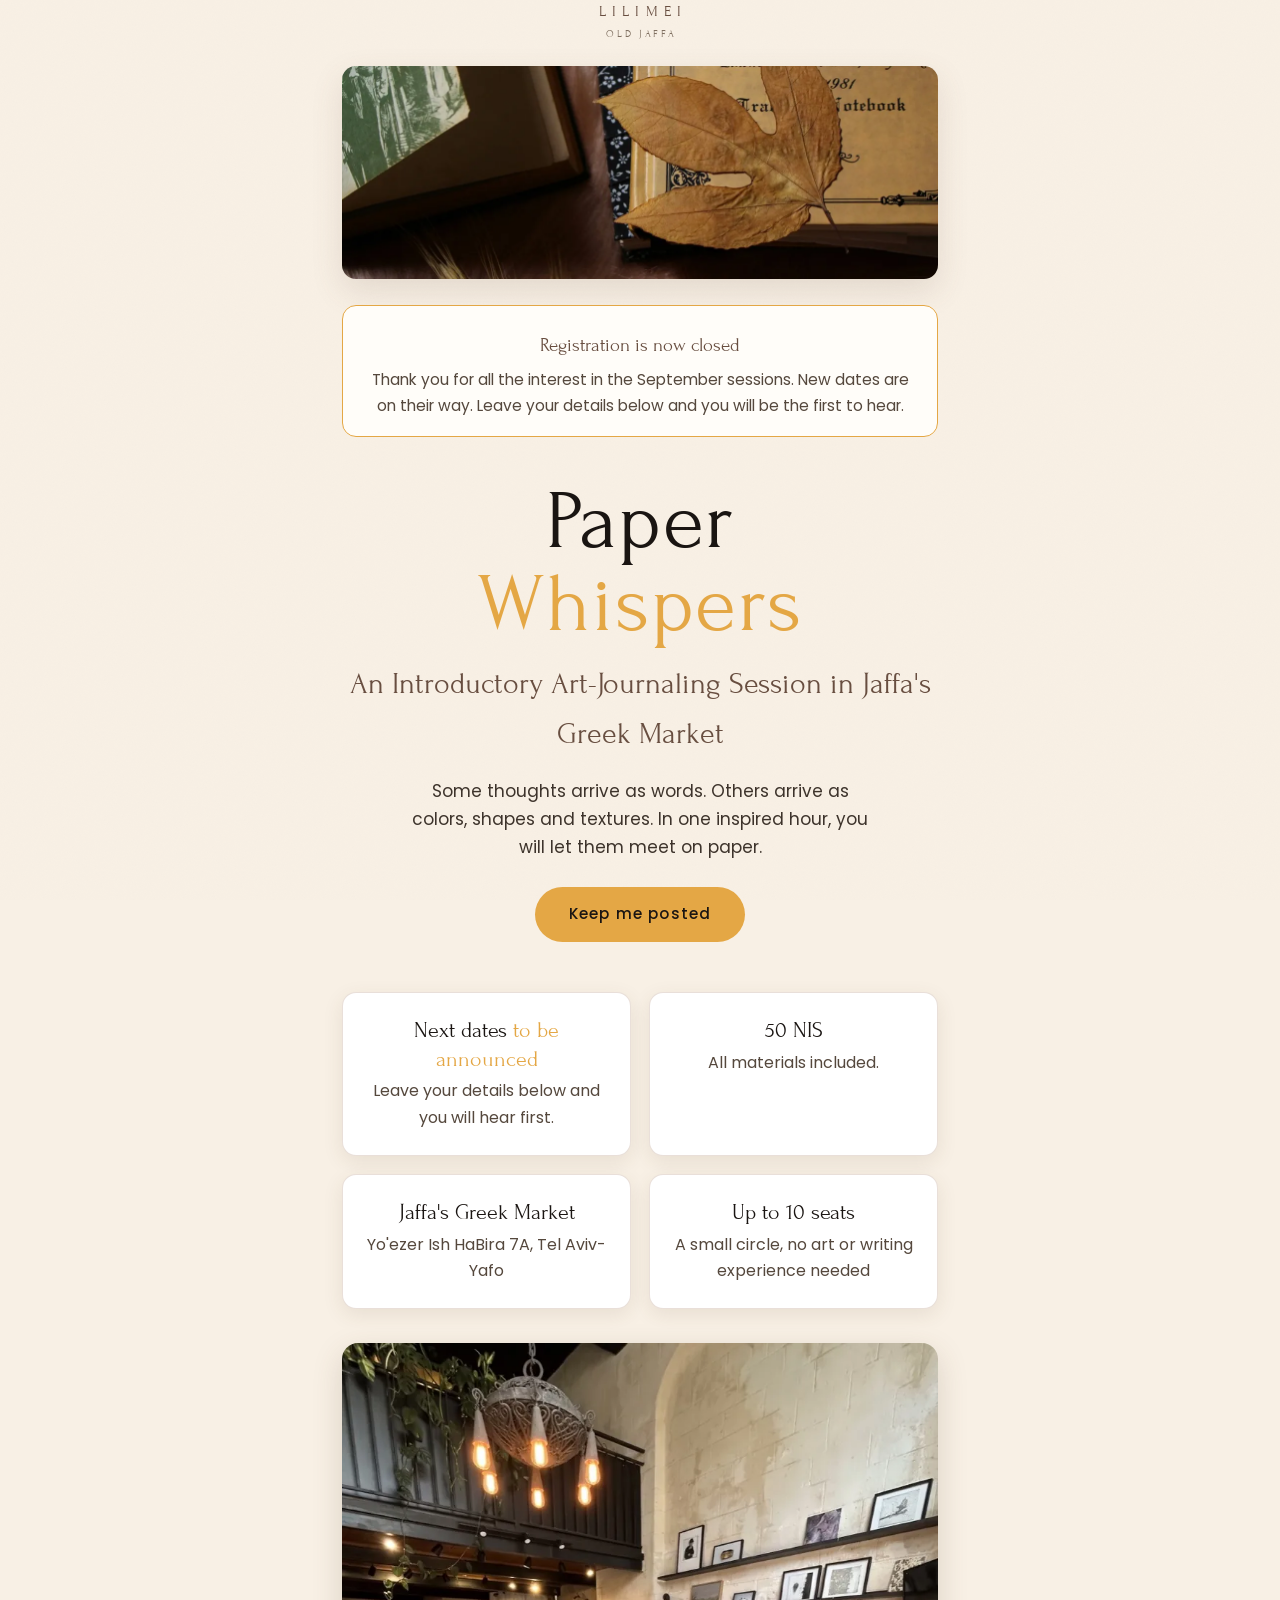
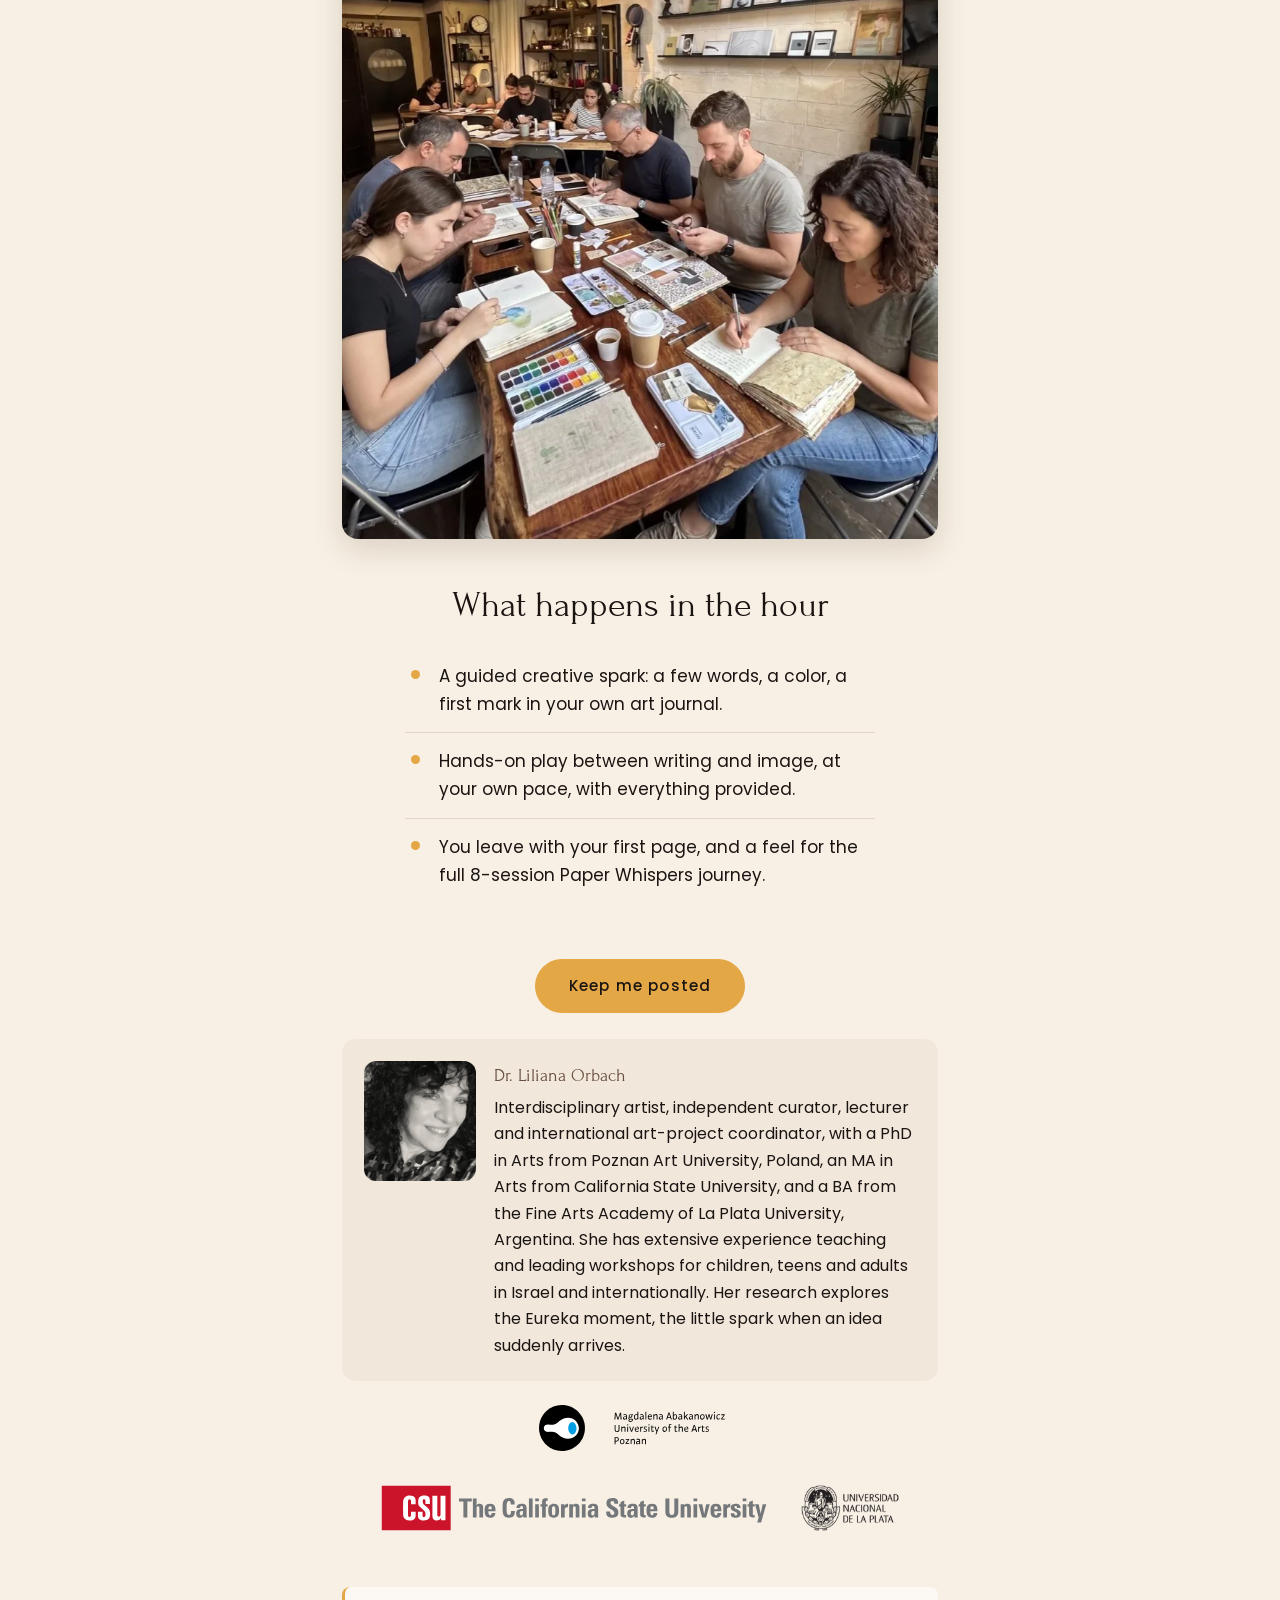
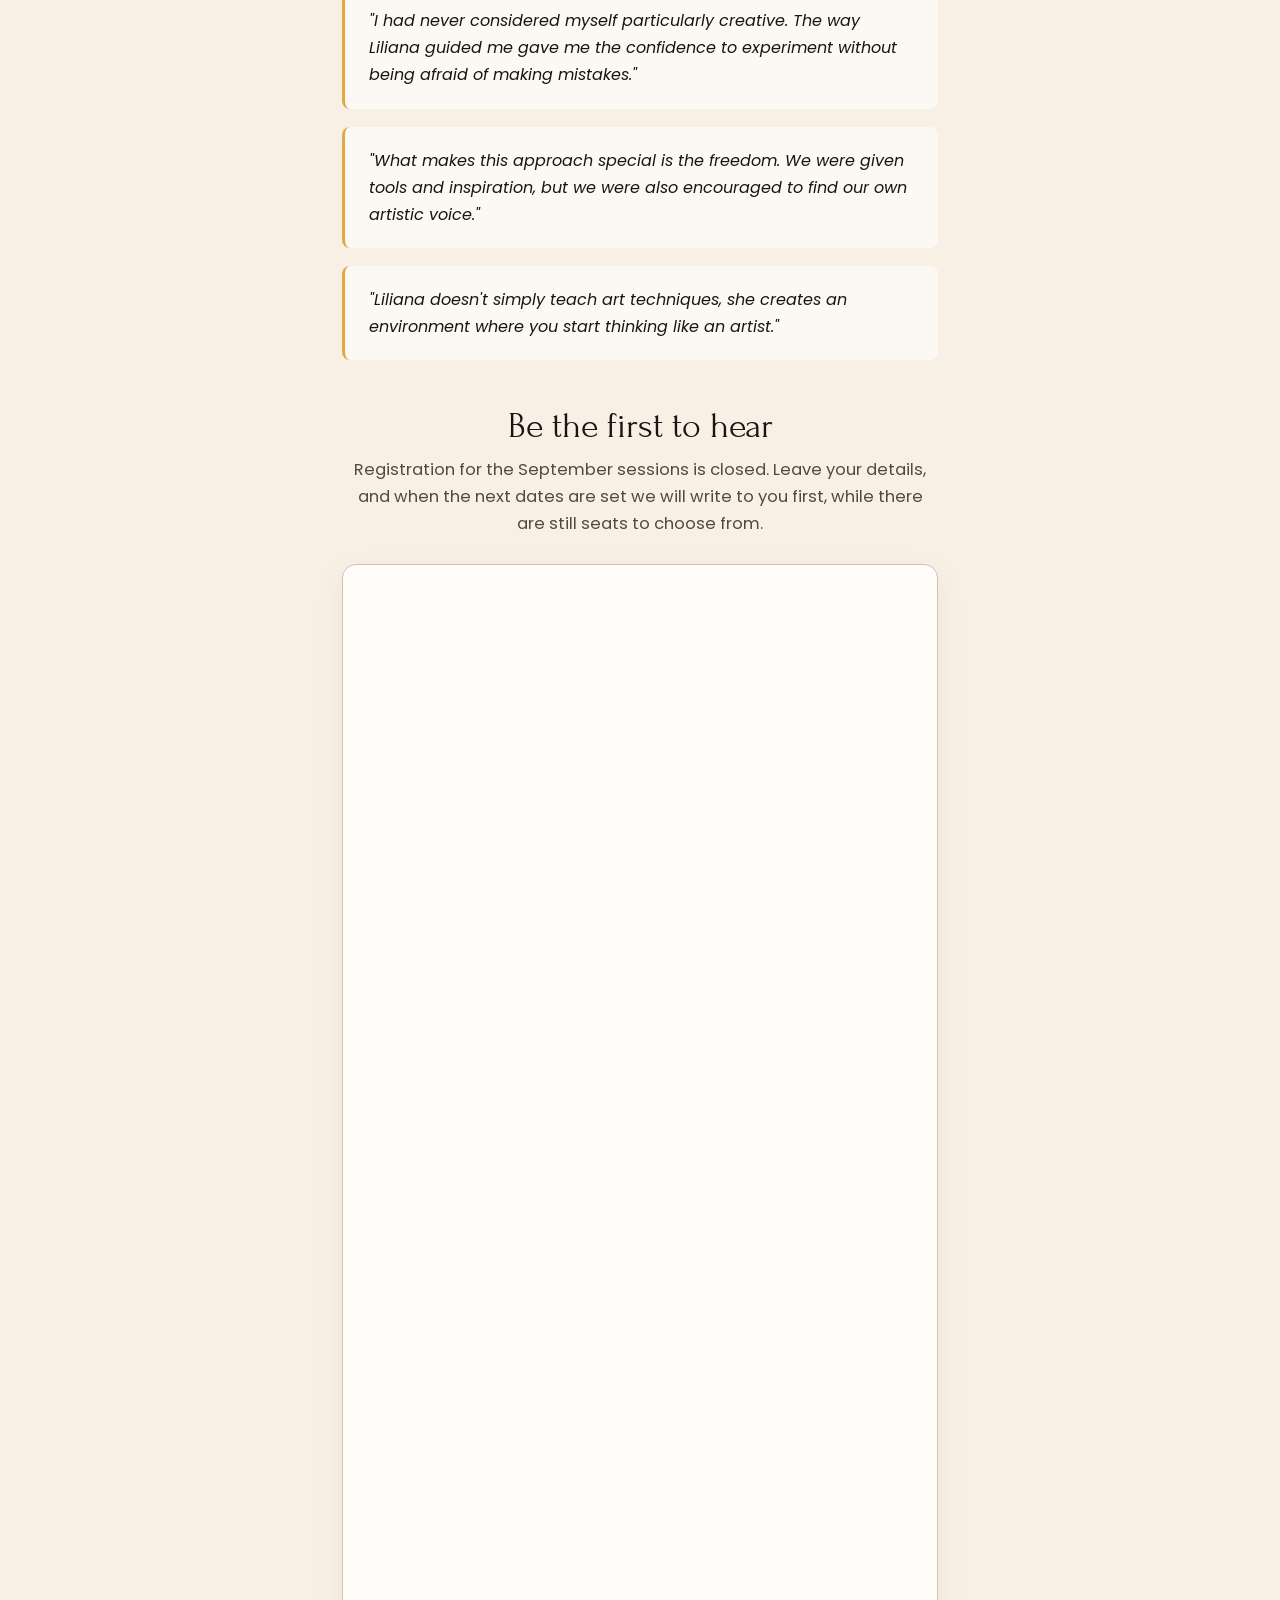
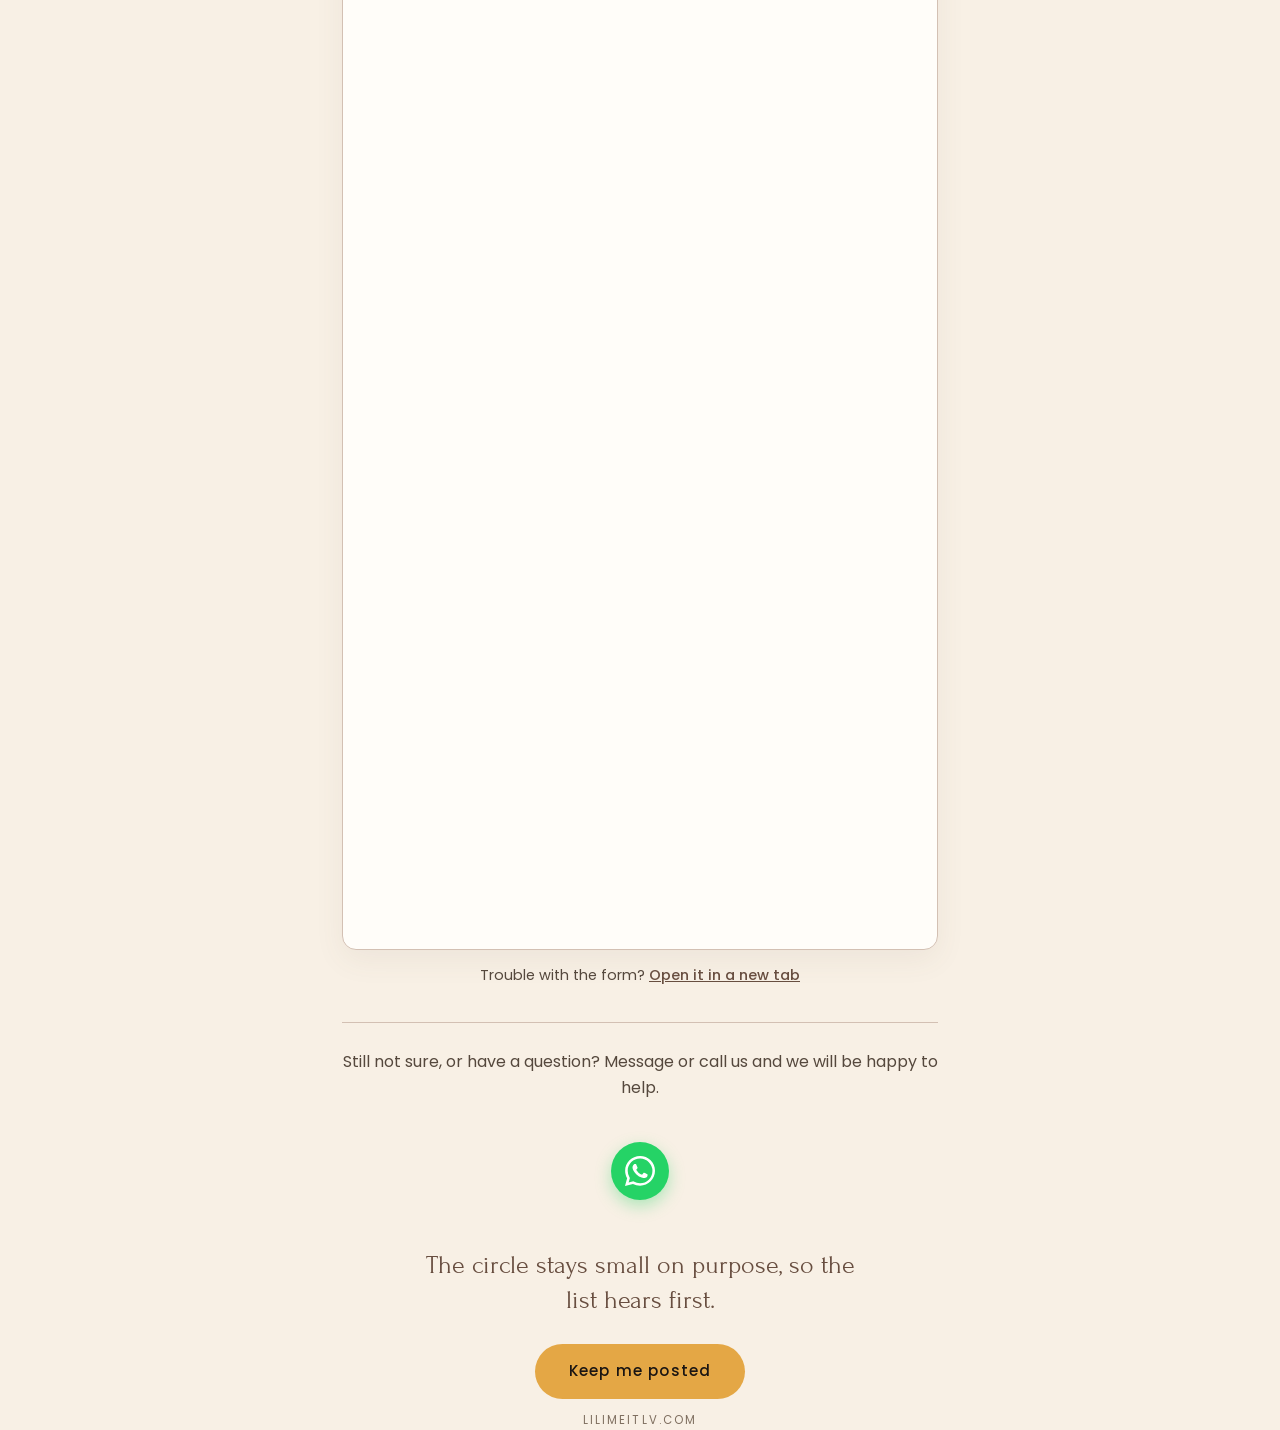
==== commit c9f66bfa: "Close registration: waitlist mode (banner, Keep me posted CTAs, Lead event to /notified/), closed no" ====
--- a/index.html
+++ b/index.html
@@ -4,7 +4,7 @@
 <meta charset="utf-8">
 <meta name="viewport" content="width=device-width, initial-scale=1">
 <title>Paper Whispers | An Introductory Art-Journaling Session in Jaffa's Greek Market | LILIMEI</title>
-<meta name="description" content="Paper Whispers, an introductory art-journaling session in Jaffa's Greek Market. 50 NIS, materials included. Save your seat.">
+<meta name="description" content="Paper Whispers, an introductory art-journaling session in Jaffa's Greek Market. Registration is closed for now. Leave your details to hear the next dates first.">
 <link rel="preconnect" href="https://fonts.googleapis.com">
 <link rel="preconnect" href="https://fonts.gstatic.com" crossorigin>
 <link href="https://fonts.googleapis.com/css2?family=Forum&family=Poppins:wght@300;400;500;600&display=swap" rel="stylesheet">
@@ -115,6 +115,16 @@
   .fact .k em { font-style: normal; color: var(--gold); }
 
   section { padding: 46px 0 0; }
+  .closed-note {
+    margin-top: 26px;
+    background: #fffdf9;
+    border: 1px solid var(--gold);
+    border-radius: 14px;
+    padding: 18px 20px;
+    text-align: center;
+  }
+  .closed-note .headline { font-family: 'Forum', serif; font-size: 19px; color: var(--brown); }
+  .closed-note p { font-size: 15.5px; color: #55483d; margin-top: 6px; }
   h2 {
     font-family: 'Forum', serif;
     font-weight: 400;
@@ -275,21 +285,26 @@
 
 <main class="wrap">
 
+  <div class="closed-note">
+    <p class="headline">Registration is now closed</p>
+    <p>Thank you for all the interest in the September sessions. New dates are on their way. Leave your details below and you will be the first to hear.</p>
+  </div>
+
   <div class="hero">
     <h1>Paper<br><span>Whispers</span></h1>
     <p class="sub">An Introductory Art-Journaling Session in Jaffa's Greek Market</p>
     <p class="whisper">Some thoughts arrive as words. Others arrive as colors, shapes and textures. In one inspired hour, you will let them meet on paper.</p>
-    <a class="cta gold" href="#register">Save my seat</a>
+    <a class="cta gold" href="#register">Keep me posted</a>
   </div>
 
   <div class="facts">
     <div class="fact">
-      <div class="k">Friday, Sept 18 <em>or</em> Tuesday, Sept 22</div>
-      <div class="v">10:30 to 11:30 am &middot; 6:00 to 7:00 pm. Pick one on the form.</div>
+      <div class="k">Next dates <em>to be announced</em></div>
+      <div class="v">Leave your details below and you will hear first.</div>
     </div>
     <div class="fact">
       <div class="k">50 NIS</div>
-      <div class="v">All materials included. The 50 NIS secures your seat when you register.</div>
+      <div class="v">All materials included.</div>
     </div>
     <div class="fact">
       <div class="k">Jaffa's Greek Market</div>
@@ -314,7 +329,7 @@
     </ul>
 
     <div style="text-align: center; margin-top: 30px;">
-      <a class="cta gold" href="#register">Save my seat</a>
+      <a class="cta gold" href="#register">Keep me posted</a>
     </div>
 
     <div class="bio">
@@ -341,8 +356,8 @@
   </section>
 
   <section id="register">
-    <h2>Hold your seat</h2>
-    <p class="lede">One minute, a few short questions. Choose your date, then secure your seat with the 50 NIS payment at the end of the form. That is all it takes.</p>
+    <h2>Be the first to hear</h2>
+    <p class="lede">Registration for the September sessions is closed. Leave your details, and when the next dates are set we will write to you first, while there are still seats to choose from.</p>
     <div class="form-card" id="form-card">
       <!-- src set directly: Tally's helper never auto-starts this embed, so waiting
            for it (or the 3.5s rescue timer) only delayed the form. Loading eagerly
@@ -351,10 +366,10 @@
       <iframe src="https://tally.so/embed/kdxDa1?alignLeft=1&hideTitle=1&transparentBackground=1&dynamicHeight=1"
               data-tally-src="https://tally.so/embed/kdxDa1?alignLeft=1&hideTitle=1&transparentBackground=1&dynamicHeight=1"
               loading="eager" width="100%" height="1950" frameborder="0" marginheight="0" marginwidth="0"
-              title="Paper Whispers registration"></iframe>
+              title="Paper Whispers waiting list"></iframe>
     </div>
     <div class="form-rescue" id="form-rescue" hidden>
-      <a class="cta gold" href="https://tally.so/r/kdxDa1?utm_source=rescue">Open the registration form</a>
+      <a class="cta gold" href="https://tally.so/r/kdxDa1?utm_source=rescue">Open the form</a>
     </div>
     <p class="form-alt">Trouble with the form? <a href="https://tally.so/r/kdxDa1?utm_source=newtab" target="_blank" rel="noopener">Open it in a new tab</a></p>
 
@@ -368,8 +383,8 @@
 
 
   <div class="last-call">
-    <p>The room is small on purpose. When the ten seats are taken, they are taken.</p>
-    <a class="cta gold" href="#register">Save my seat</a>
+    <p>The circle stays small on purpose, so the list hears first.</p>
+    <a class="cta gold" href="#register">Keep me posted</a>
   </div>
 
 </main>
@@ -426,19 +441,20 @@
     fbq('init', '1433857244466235');
     fbq('track', 'PageView');
 
-    // When Tally confirms a submission, tell Meta a registration happened,
-    // then send the whole page to the payment page (PayBox or PayPal) so the
-    // 50 NIS is paid immediately while intent is high.
-    var PAY_PAGE = '/paper-whispers/pay/';
+    // Registration is closed: a submission here is a waiting-list signup.
+    // It fires Lead (never CompleteRegistration, so registration data stays
+    // clean if the course restarts) and lands on the notified page, which
+    // fires the same Lead with the same eventID so Meta dedupes the pair.
+    var NOTIFIED_PAGE = '/paper-whispers/notified/';
     window.addEventListener('message', function (e) {
       if (typeof e.data !== 'string') return;
       try {
         var d = JSON.parse(e.data);
         if (d && d.event === 'Tally.FormSubmitted') {
           var id = 'pw-' + Date.now() + '-' + Math.random().toString(36).slice(2, 10);
-          try { sessionStorage.setItem('pwRegEventId', id); } catch (x) {}
-          fbq('track', 'CompleteRegistration', { content_name: 'paper-whispers-intro' }, { eventID: id });
-          setTimeout(function () { window.location.href = PAY_PAGE; }, 600);
+          try { sessionStorage.setItem('pwLeadEventId', id); } catch (x) {}
+          fbq('track', 'Lead', { content_name: 'paper-whispers-waitlist' }, { eventID: id });
+          setTimeout(function () { window.location.href = NOTIFIED_PAGE; }, 600);
         }
       } catch (err) { /* not a Tally message */ }
     });
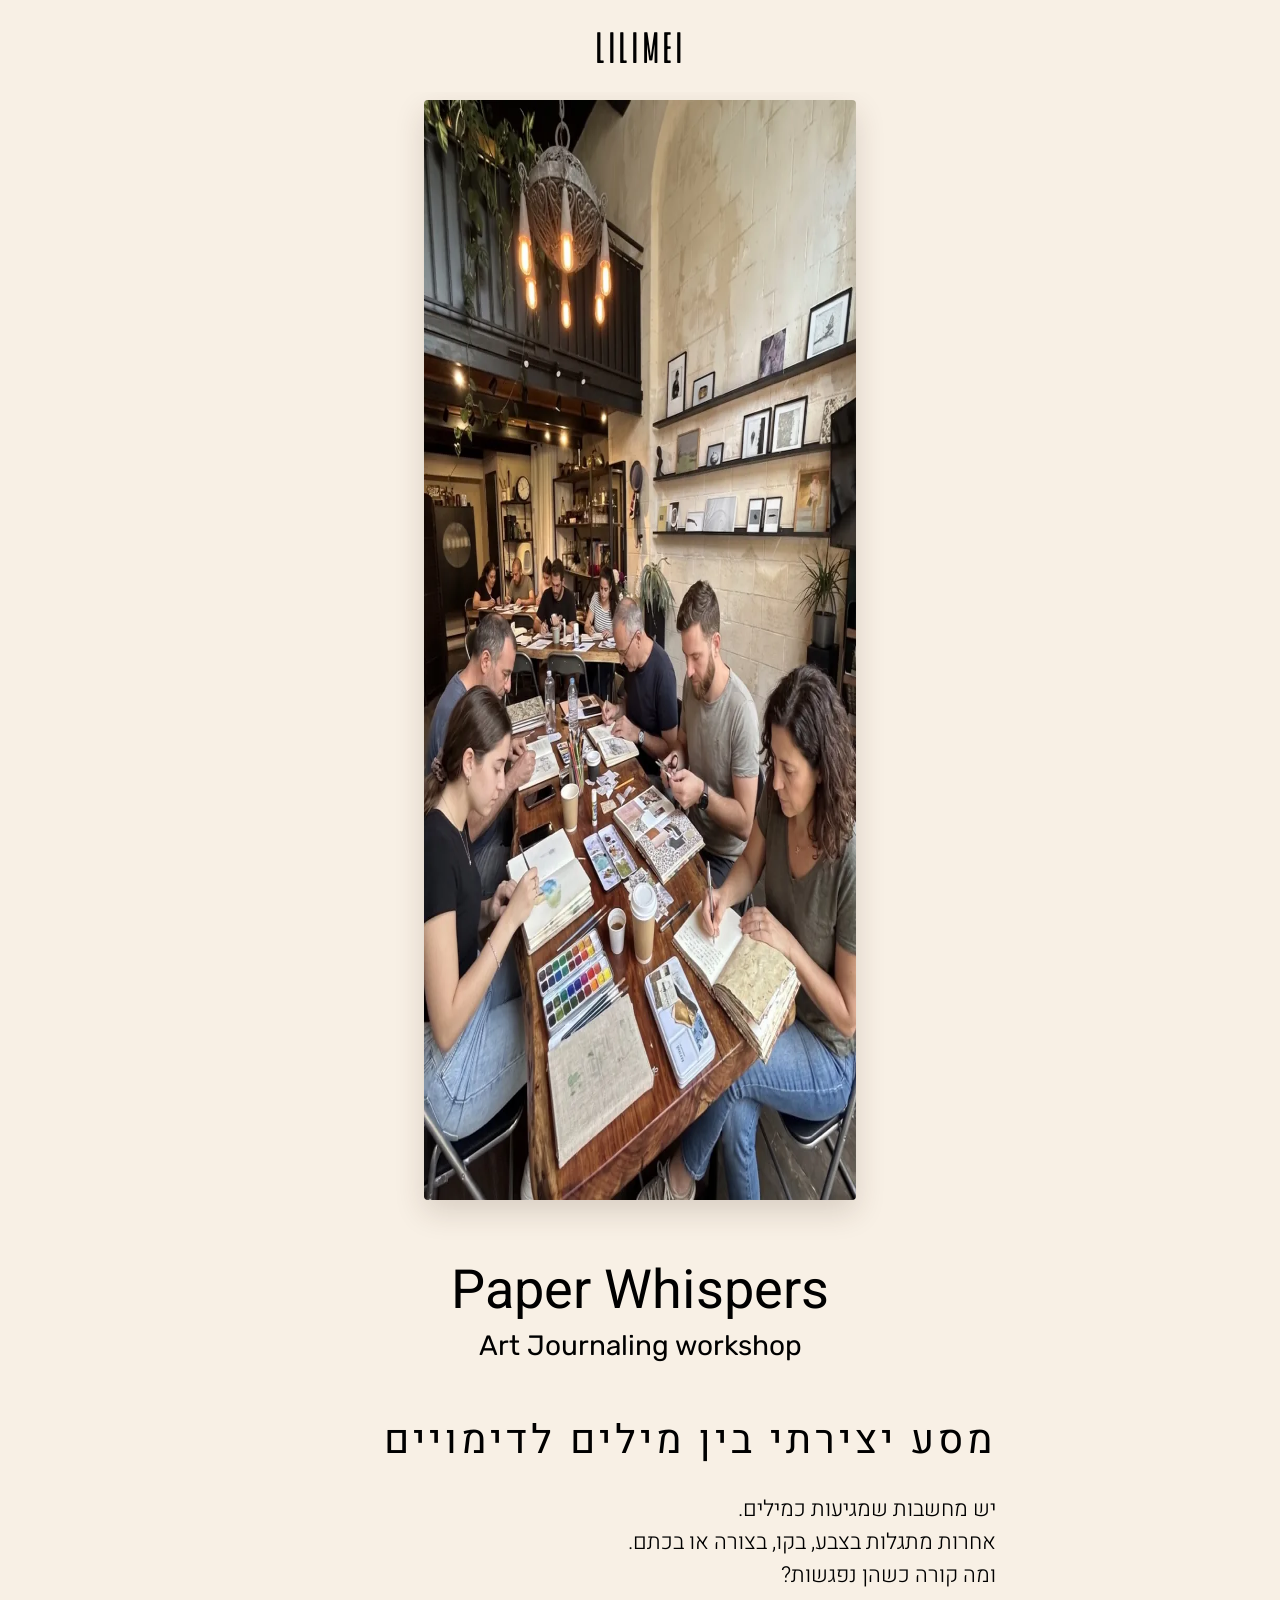
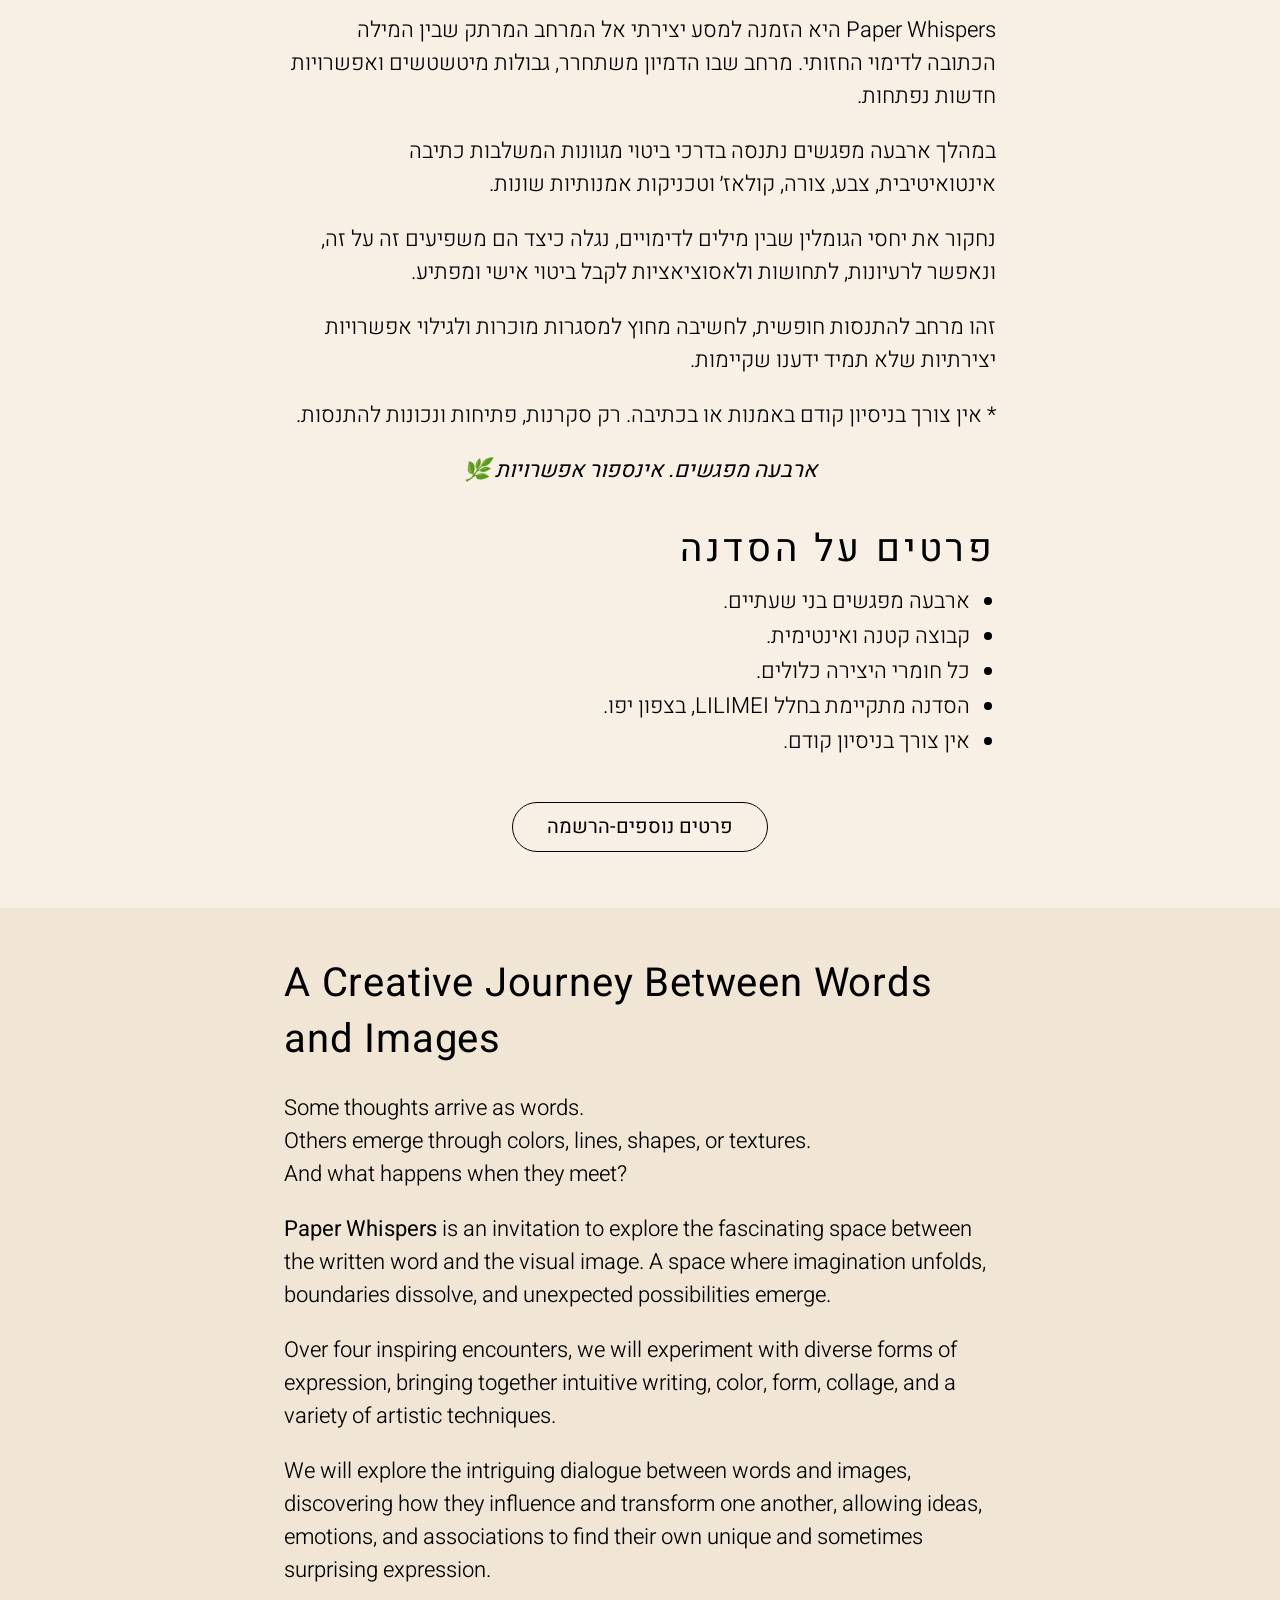
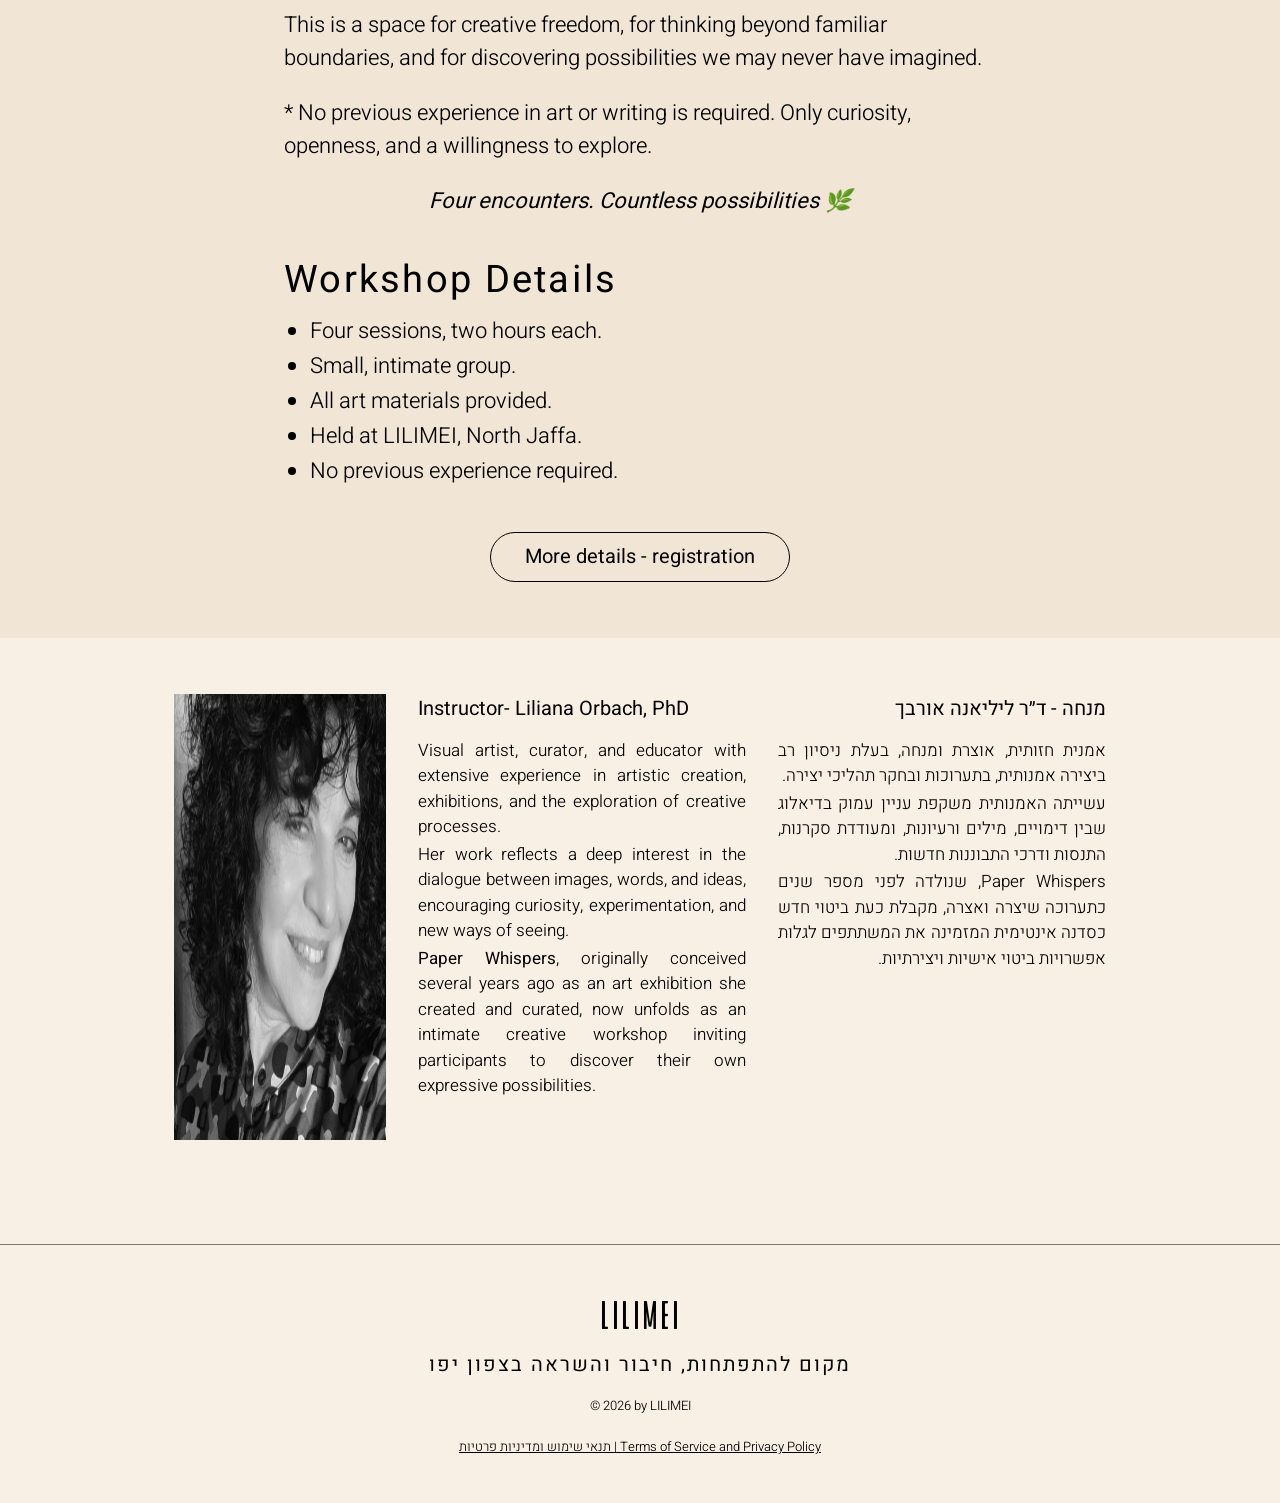
==== commit c30ed19e: "Reopen Paper Whispers as Lili's 4-session workshop (900 NIS), bilingual Workshop page + /register/ c" ====
--- a/index.html
+++ b/index.html
@@ -1,465 +1,126 @@
 <!DOCTYPE html>
-<html lang="en">
+<html lang="he">
 <head>
 <meta charset="utf-8">
 <meta name="viewport" content="width=device-width, initial-scale=1">
-<title>Paper Whispers | An Introductory Art-Journaling Session in Jaffa's Greek Market | LILIMEI</title>
-<meta name="description" content="Paper Whispers, an introductory art-journaling session in Jaffa's Greek Market. Registration is closed for now. Leave your details to hear the next dates first.">
+<title>Paper Whispers-סדנה | LILIMEI</title>
+<meta name="description" content="סדנת Art Journaling בת ארבעה מפגשים בשוק היווני ביפו. A four-session art journaling workshop in Jaffa's Greek Market.">
+<meta property="og:type" content="website">
+<meta property="og:title" content="Paper Whispers | Art Journaling workshop">
+<meta property="og:description" content="מסע יצירתי בין מילים לדימויים. A creative journey between words and images, in Jaffa's Greek Market.">
+<meta property="og:image" content="https://lilimeitlv.github.io/paper-whispers/img/session-share.jpg">
+<meta property="og:url" content="https://lilimeitlv.github.io/paper-whispers/">
 <link rel="preconnect" href="https://fonts.googleapis.com">
 <link rel="preconnect" href="https://fonts.gstatic.com" crossorigin>
-<link href="https://fonts.googleapis.com/css2?family=Forum&family=Poppins:wght@300;400;500;600&display=swap" rel="stylesheet">
-<style>
-  :root {
-    --sand: #F8F0E5;
-    --gold: #E4A745;
-    --olive: #89886C;
-    --pink: #D3C0B3;
-    --taupe: #7F6F60;
-    --brown: #684E40;
-    --ink: #1a1512;
-  }
-  * { margin: 0; padding: 0; box-sizing: border-box; }
-  html { scroll-behavior: smooth; }
-  body {
-    background: var(--sand);
-    color: var(--ink);
-    font-family: 'Poppins', 'Helvetica Neue', Arial, sans-serif;
-    font-weight: 400;
-    line-height: 1.65;
-    -webkit-font-smoothing: antialiased;
-  }
-  /* subtle paper grain */
-  body::before {
-    content: "";
-    position: fixed; inset: 0;
-    pointer-events: none;
-    opacity: .35;
-    background-image: url("data:image/svg+xml,%3Csvg xmlns='http://www.w3.org/2000/svg' width='140' height='140'%3E%3Cfilter id='n'%3E%3CfeTurbulence type='fractalNoise' baseFrequency='0.9' numOctaves='2'/%3E%3CfeColorMatrix values='0 0 0 0 0.45 0 0 0 0 0.40 0 0 0 0 0.33 0 0 0 0.05 0'/%3E%3C/filter%3E%3Crect width='140' height='140' filter='url(%23n)'/%3E%3C/svg%3E");
-    z-index: 5;
-  }
-  .wrap { max-width: 640px; margin: 0 auto; padding: 0 22px; position: relative; z-index: 10; }
-
-  header { padding: 26px 0 0; text-align: center; }
-  .hero-band { margin-top: 24px; border-radius: 14px; overflow: hidden; box-shadow: 0 12px 32px rgba(104, 78, 64, .14); }
-  .hero-band img { width: 100%; display: block; }
-  .wordmark {
-    font-family: 'Forum', serif;
-    letter-spacing: .42em;
-    font-size: 15px;
-    color: var(--brown);
-    text-indent: .42em;
-  }
-  .wordmark small { display: block; letter-spacing: .28em; font-size: 9.5px; color: var(--taupe); margin-top: 2px; text-indent: .28em; }
-
-  .hero { text-align: center; padding: 44px 0 8px; }
-  .hero h1 {
-    font-family: 'Forum', serif;
-    font-weight: 400;
-    font-size: clamp(50px, 13.5vw, 84px);
-    line-height: .98;
-    letter-spacing: .015em;
-    color: var(--ink);
-  }
-  .hero h1 span { color: var(--gold); }
-  .hero .sub {
-    font-family: 'Forum', serif;
-    font-size: clamp(24px, 6.2vw, 30px);
-    color: var(--brown);
-    margin-top: 14px;
-  }
-  .hero .whisper {
-    max-width: 460px;
-    margin: 18px auto 0;
-    font-size: 17px;
-    color: #3d332b;
-  }
-
-  .cta {
-    display: inline-block;
-    background: var(--ink);
-    color: var(--sand);
-    text-decoration: none;
-    font-weight: 500;
-    font-size: 15px;
-    letter-spacing: .08em;
-    padding: 15px 34px;
-    border-radius: 999px;
-    margin-top: 26px;
-    transition: background .2s;
-  }
-  .cta:hover { background: var(--brown); }
-  .cta.gold { background: var(--gold); color: var(--ink); }
-  .cta.gold:hover { background: #d1962f; }
-
-  .facts {
-    margin: 42px 0 0;
-    display: grid;
-    grid-template-columns: 1fr 1fr;
-    gap: 18px;
-    text-align: center;
-  }
-  .fact {
-    background: #fff;
-    border: 1px solid rgba(211, 192, 179, .5);
-    border-radius: 14px;
-    padding: 24px 20px;
-    box-shadow: 0 6px 20px rgba(90, 64, 44, .1);
-  }
-  .fact .k {
-    font-family: 'Forum', serif;
-    font-size: 22px;
-    color: var(--ink);
-    line-height: 1.3;
-  }
-  .fact .v { font-size: 16px; color: #55483d; margin-top: 4px; }
-  .fact .k em { font-style: normal; color: var(--gold); }
-
-  section { padding: 46px 0 0; }
-  .closed-note {
-    margin-top: 26px;
-    background: #fffdf9;
-    border: 1px solid var(--gold);
-    border-radius: 14px;
-    padding: 18px 20px;
-    text-align: center;
-  }
-  .closed-note .headline { font-family: 'Forum', serif; font-size: 19px; color: var(--brown); }
-  .closed-note p { font-size: 15.5px; color: #55483d; margin-top: 6px; }
-  h2 {
-    font-family: 'Forum', serif;
-    font-weight: 400;
-    font-size: clamp(28px, 7vw, 36px);
-    text-align: center;
-    line-height: 1.15;
-  }
-  .lede { text-align: center; color: #55483d; font-size: 16.5px; margin-top: 8px; }
-
-  .form-card {
-    margin-top: 26px;
-    background: #fffdf9;
-    border: 1px solid var(--pink);
-    border-radius: 14px;
-    padding: 18px 14px 8px;
-    box-shadow: 0 10px 30px rgba(104, 78, 64, .07);
-  }
-  .form-rescue {
-    text-align: center;
-    background: #fffdf9;
-    border: 1px solid var(--gold);
-    border-radius: 14px;
-    padding: 30px 20px;
-    margin-top: 26px;
-  }
-  .form-rescue p { font-family: 'Forum', serif; font-size: 19px; color: var(--brown); }
-  .form-rescue .cta { margin-top: 16px; }
-  .form-alt { text-align: center; font-size: 14.5px; color: #55483d; margin-top: 14px; }
-  .form-alt a { color: var(--brown); font-weight: 500; }
-
-  .full-link { text-align: center; font-size: 14.5px; color: #6b5d4f; margin: 20px auto 0; max-width: 470px; }
-  .full-link a { color: var(--brown); font-weight: 500; text-decoration: underline; text-underline-offset: 3px; }
-
-  .ask {
-    text-align: center;
-    margin-top: 34px;
-    padding-top: 26px;
-    border-top: 1px solid var(--pink);
-  }
-  .ask p { font-size: 16px; color: #55483d; margin-bottom: 14px; }
-  .cta.wa {
-    display: inline-flex;
-    align-items: center;
-    justify-content: center;
-    width: 58px;
-    height: 58px;
-    padding: 0;
-    border-radius: 50%;
-    background: #25D366;
-    box-shadow: 0 6px 16px rgba(37, 211, 102, .35);
-  }
-  .cta.wa:hover { background: #1da851; }
-  .cta.wa svg { width: 30px; height: 30px; fill: #fff; }
-
-  .hour { margin-top: 22px; list-style: none; max-width: 470px; margin-left: auto; margin-right: auto; }
-  .hour li {
-    padding: 14px 0 14px 34px;
-    position: relative;
-    border-bottom: 1px solid rgba(211, 192, 179, .55);
-    font-size: 17px;
-  }
-  .hour li:last-child { border-bottom: none; }
-  .hour li::before {
-    content: "";
-    position: absolute; left: 6px; top: 22px;
-    width: 9px; height: 9px;
-    border-radius: 50%;
-    background: var(--gold);
-  }
-
-  .session-photo {
-    margin: 34px 0 0;
-    border-radius: 16px;
-    overflow: hidden;
-    box-shadow: 0 10px 30px rgba(90, 64, 44, .18);
-  }
-  .session-photo img { width: 100%; display: block; }
-  .session-photo figcaption {
-    font-size: 14px;
-    color: #6b5d4f;
-    text-align: center;
-    padding: 12px 16px 0;
-    font-style: italic;
-  }
-
-  .bio {
-    margin-top: 26px;
-    display: flex;
-    gap: 18px;
-    align-items: flex-start;
-    background: rgba(211, 192, 179, .18);
-    border-radius: 14px;
-    padding: 22px;
-  }
-  .bio .portrait {
-    width: 112px;
-    border-radius: 12px;
-    display: block;
-    flex: 0 0 auto;
-    filter: sepia(.14) contrast(.98);
-  }
-  .bio p { font-size: 16px; color: var(--ink); }
-  .bio .name { font-family: 'Forum', serif; font-size: 18px; color: var(--brown); display: block; margin-bottom: 4px; }
-
-  .creds-logos {
-    display: flex;
-    justify-content: center;
-    align-items: center;
-    gap: 34px;
-    flex-wrap: wrap;
-    margin-top: 24px;
-  }
-  .creds-logos img {
-    height: 46px;
-    width: auto;
-  }
-
-  .quotes { display: grid; gap: 18px; margin-top: 10px; }
-  .quotes blockquote {
-    margin: 0;
-    padding: 20px 24px;
-    background: rgba(255, 255, 255, .55);
-    border-left: 3px solid var(--gold);
-    border-radius: 8px;
-    font-size: 16px;
-    line-height: 1.7;
-    color: var(--ink);
-    font-style: italic;
-  }
-
-
-  .last-call { text-align: center; padding: 48px 0 12px; }
-  .last-call p { font-family: 'Forum', serif; font-size: clamp(20px, 5.5vw, 26px); color: var(--brown); max-width: 430px; margin: 0 auto; line-height: 1.35; }
-
-  footer {
-    text-align: center;
-    padding: 40px 0 34px;
-    font-size: 11.5px;
-    letter-spacing: .18em;
-    color: var(--taupe);
-  }
-  footer a { color: var(--taupe); text-decoration: none; }
-
-  @media (max-width: 420px) {
-    .facts { grid-template-columns: 1fr; gap: 18px; }
-    .bio { flex-direction: column; gap: 8px; }
-  }
-</style>
+<link href="https://fonts.googleapis.com/css2?family=Heebo:wght@300;400;700&family=Rubik:wght@400&display=swap" rel="stylesheet">
+<link rel="stylesheet" href="site.css">
 </head>
 <body>
 
-<header class="wrap">
-  <div class="wordmark">LILIMEI<small>OLD JAFFA</small></div>
-  <div class="hero-band">
-    <img src="[data-uri]" alt="An open vintage notebook with a pressed autumn leaf">
-  </div>
+<header class="site-header">
+  <a class="logo" href="https://www.lilimeitlv.com">LILIMEI</a>
 </header>
 
-<main class="wrap">
+<div class="hero-photo">
+  <img src="img/session.webp" width="824" height="1100" alt="מפגש Paper Whispers בחלל של לילימיי, משתתפים יוצרים ביומני אמנות סביב השולחן">
+</div>
 
-  <div class="closed-note">
-    <p class="headline">Registration is now closed</p>
-    <p>Thank you for all the interest in the September sessions. New dates are on their way. Leave your details below and you will be the first to hear.</p>
+<div class="title" dir="ltr">
+  <h1>Paper Whispers</h1>
+  <p class="sub">Art Journaling workshop</p>
+</div>
+
+<section class="lang" dir="rtl" lang="he">
+  <div class="wrap narrow">
+    <h2>מסע יצירתי בין מילים לדימויים</h2>
+
+    <div class="lines">
+      <p>יש מחשבות שמגיעות כמילים.</p>
+      <p>אחרות מתגלות בצבע, בקו, בצורה או בכתם.</p>
+      <p>ומה קורה כשהן נפגשות?</p>
+    </div>
+
+    <p style="margin-top:22px"><span dir="ltr">Paper Whispers</span> היא הזמנה למסע יצירתי אל המרחב המרתק שבין המילה הכתובה לדימוי החזותי. מרחב שבו הדמיון משתחרר, גבולות מיטשטשים ואפשרויות חדשות נפתחות.</p>
+    <p>במהלך ארבעה מפגשים נתנסה בדרכי ביטוי מגוונות המשלבות כתיבה אינטואיטיבית, צבע, צורה, קולאז׳ וטכניקות אמנותיות שונות.</p>
+    <p>נחקור את יחסי הגומלין שבין מילים לדימויים, נגלה כיצד הם משפיעים זה על זה, ונאפשר לרעיונות, לתחושות ולאסוציאציות לקבל ביטוי אישי ומפתיע.</p>
+    <p>זהו מרחב להתנסות חופשית, לחשיבה מחוץ למסגרות מוכרות ולגילוי אפשרויות יצירתיות שלא תמיד ידענו שקיימות.</p>
+    <p>* אין צורך בניסיון קודם באמנות או בכתיבה. רק סקרנות, פתיחות ונכונות להתנסות.</p>
+
+    <p class="motto">ארבעה מפגשים. אינספור אפשרויות 🌿</p>
+
+    <div class="details">
+      <h3>פרטים על הסדנה</h3>
+      <ul>
+        <li>ארבעה מפגשים בני שעתיים.</li>
+        <li>קבוצה קטנה ואינטימית.</li>
+        <li>כל חומרי היצירה כלולים.</li>
+        <li>הסדנה מתקיימת בחלל <span dir="ltr">LILIMEI</span>, בצפון יפו.</li>
+        <li>אין צורך בניסיון קודם.</li>
+      </ul>
+    </div>
+
+    <div class="btn-row"><a class="btn" href="register/">פרטים נוספים-הרשמה</a></div>
   </div>
+</section>
 
-  <div class="hero">
-    <h1>Paper<br><span>Whispers</span></h1>
-    <p class="sub">An Introductory Art-Journaling Session in Jaffa's Greek Market</p>
-    <p class="whisper">Some thoughts arrive as words. Others arrive as colors, shapes and textures. In one inspired hour, you will let them meet on paper.</p>
-    <a class="cta gold" href="#register">Keep me posted</a>
+<section class="lang alt" dir="ltr" lang="en">
+  <div class="wrap narrow">
+    <h2>A Creative Journey Between Words and Images</h2>
+
+    <div class="lines">
+      <p>Some thoughts arrive as words.</p>
+      <p>Others emerge through colors, lines, shapes, or textures.</p>
+      <p>And what happens when they meet?</p>
+    </div>
+
+    <p style="margin-top:22px"><strong style="font-weight:400">Paper Whispers</strong> is an invitation to explore the fascinating space between the written word and the visual image. A space where imagination unfolds, boundaries dissolve, and unexpected possibilities emerge.</p>
+    <p>Over four inspiring encounters, we will experiment with diverse forms of expression, bringing together intuitive writing, color, form, collage, and a variety of artistic techniques.</p>
+    <p>We will explore the intriguing dialogue between words and images, discovering how they influence and transform one another, allowing ideas, emotions, and associations to find their own unique and sometimes surprising expression.</p>
+    <p>This is a space for creative freedom, for thinking beyond familiar boundaries, and for discovering possibilities we may never have imagined.</p>
+    <p>* No previous experience in art or writing is required. Only curiosity, openness, and a willingness to explore.</p>
+
+    <p class="motto">Four encounters. Countless possibilities 🌿</p>
+
+    <div class="details">
+      <h3>Workshop Details</h3>
+      <ul>
+        <li>Four sessions, two hours each.</li>
+        <li>Small, intimate group.</li>
+        <li>All art materials provided.</li>
+        <li>Held at LILIMEI, North Jaffa.</li>
+        <li>No previous experience required.</li>
+      </ul>
+    </div>
+
+    <div class="btn-row"><a class="btn" href="register/">More details - registration</a></div>
   </div>
+</section>
 
-  <div class="facts">
-    <div class="fact">
-      <div class="k">Next dates <em>to be announced</em></div>
-      <div class="v">Leave your details below and you will hear first.</div>
+<section class="bio">
+  <div class="wrap bio-grid">
+    <img src="img/liliana.jpg" width="480" height="446" alt="Dr. Liliana Orbach">
+    <div dir="ltr" lang="en">
+      <h3>Instructor- Liliana Orbach, PhD</h3>
+      <p>Visual artist, curator, and educator with extensive experience in artistic creation, exhibitions, and the exploration of creative processes.</p>
+      <p>Her work reflects a deep interest in the dialogue between images, words, and ideas, encouraging curiosity, experimentation, and new ways of seeing.</p>
+      <p><strong style="font-weight:400">Paper Whispers</strong>, originally conceived several years ago as an art exhibition she created and curated, now unfolds as an intimate creative workshop inviting participants to discover their own expressive possibilities.</p>
     </div>
-    <div class="fact">
-      <div class="k">50 NIS</div>
-      <div class="v">All materials included.</div>
-    </div>
-    <div class="fact">
-      <div class="k">Jaffa's Greek Market</div>
-      <div class="v">Yo'ezer Ish HaBira 7A, Tel Aviv-Yafo</div>
-    </div>
-    <div class="fact">
-      <div class="k">Up to 10 seats</div>
-      <div class="v">A small circle, no art or writing experience needed</div>
+    <div dir="rtl" lang="he">
+      <h3>מנחה - ד״ר ליליאנה אורבך</h3>
+      <p>אמנית חזותית, אוצרת ומנחה, בעלת ניסיון רב ביצירה אמנותית, בתערוכות ובחקר תהליכי יצירה.</p>
+      <p>עשייתה האמנותית משקפת עניין עמוק בדיאלוג שבין דימויים, מילים ורעיונות, ומעודדת סקרנות, התנסות ודרכי התבוננות חדשות.</p>
+      <p><span dir="ltr">Paper Whispers</span>, שנולדה לפני מספר שנים כתערוכה שיצרה ואצרה, מקבלת כעת ביטוי חדש כסדנה אינטימית המזמינה את המשתתפים לגלות אפשרויות ביטוי אישיות ויצירתיות.</p>
     </div>
   </div>
+</section>
 
-  <figure class="session-photo">
-    <img src="[data-uri]" alt="A real Paper Whispers art-journaling session at LILIMEI in Jaffa's Greek Market">
-  </figure>
-
-  <section>
-    <h2>What happens in the hour</h2>
-    <ul class="hour">
-      <li>A guided creative spark: a few words, a color, a first mark in your own art journal.</li>
-      <li>Hands-on play between writing and image, at your own pace, with everything provided.</li>
-      <li>You leave with your first page, and a feel for the full 8-session Paper Whispers journey.</li>
-    </ul>
-
-    <div style="text-align: center; margin-top: 30px;">
-      <a class="cta gold" href="#register">Keep me posted</a>
-    </div>
-
-    <div class="bio">
-      <img class="portrait" src="[data-uri]" alt="Dr. Liliana Orbach">
-      <p>
-        <span class="name">Dr. Liliana Orbach</span>
-        Interdisciplinary artist, independent curator, lecturer and international art-project coordinator, with a PhD in Arts from Poznan Art University, Poland, an MA in Arts from California State University, and a BA from the Fine Arts Academy of La Plata University, Argentina. She has extensive experience teaching and leading workshops for children, teens and adults in Israel and internationally. Her research explores the Eureka moment, the little spark when an idea suddenly arrives.
-      </p>
-    </div>
-
-    <div class="creds-logos">
-      <img src="[data-uri]" alt="Magdalena Abakanowicz University of the Arts Poznan">
-      <img src="[data-uri]" alt="California State University">
-      <img src="[data-uri]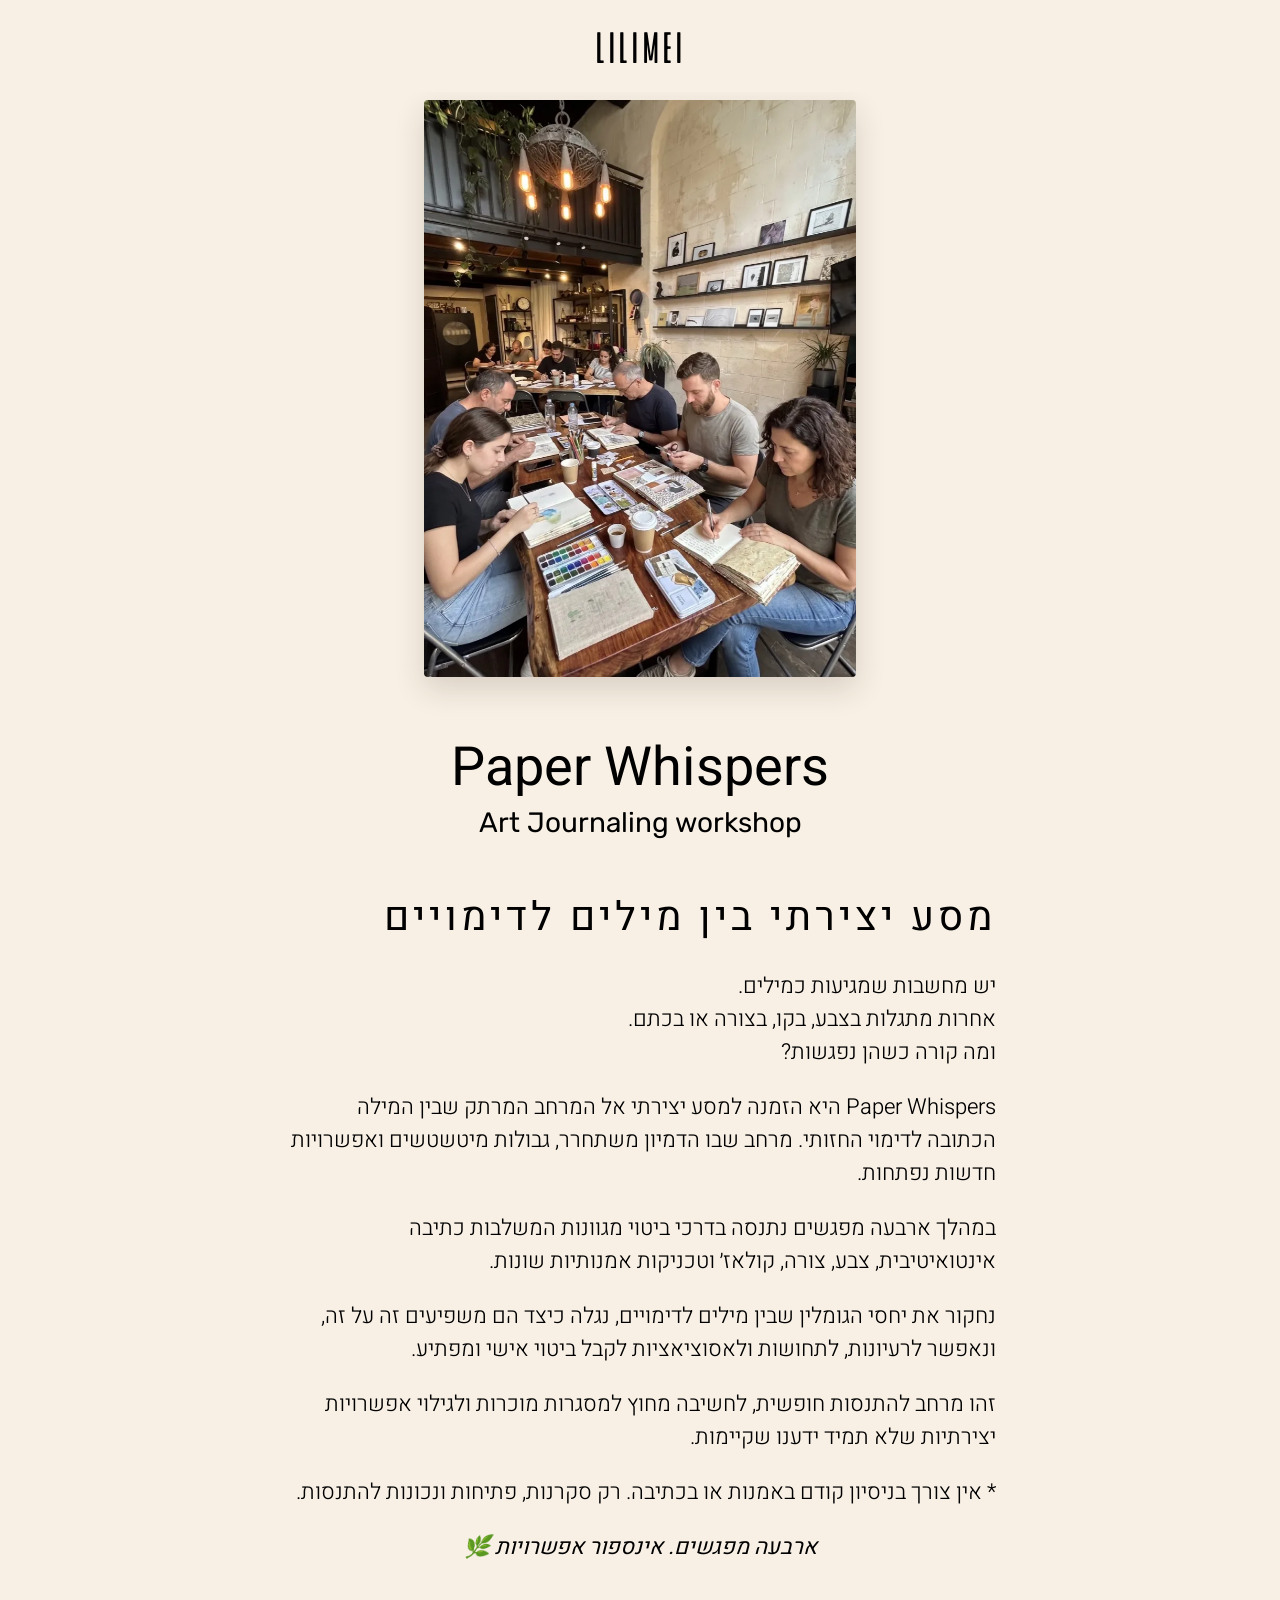
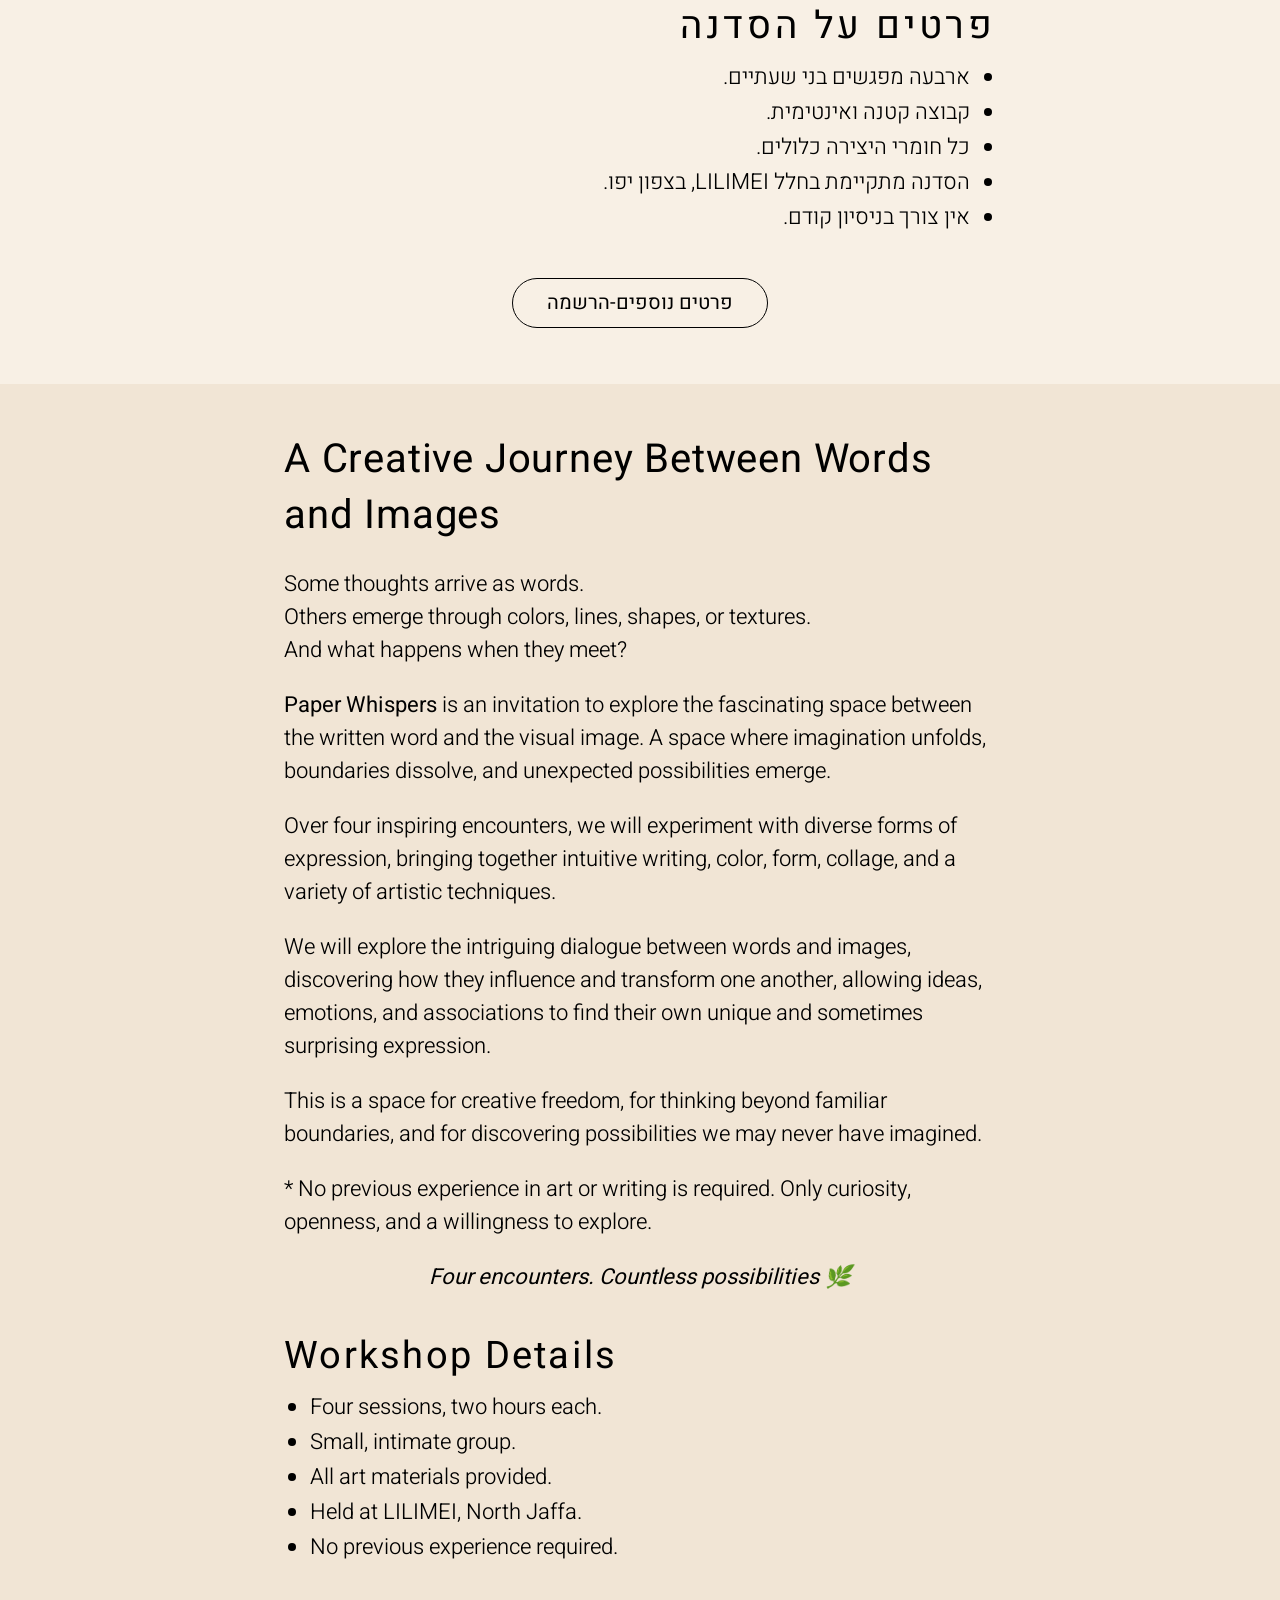
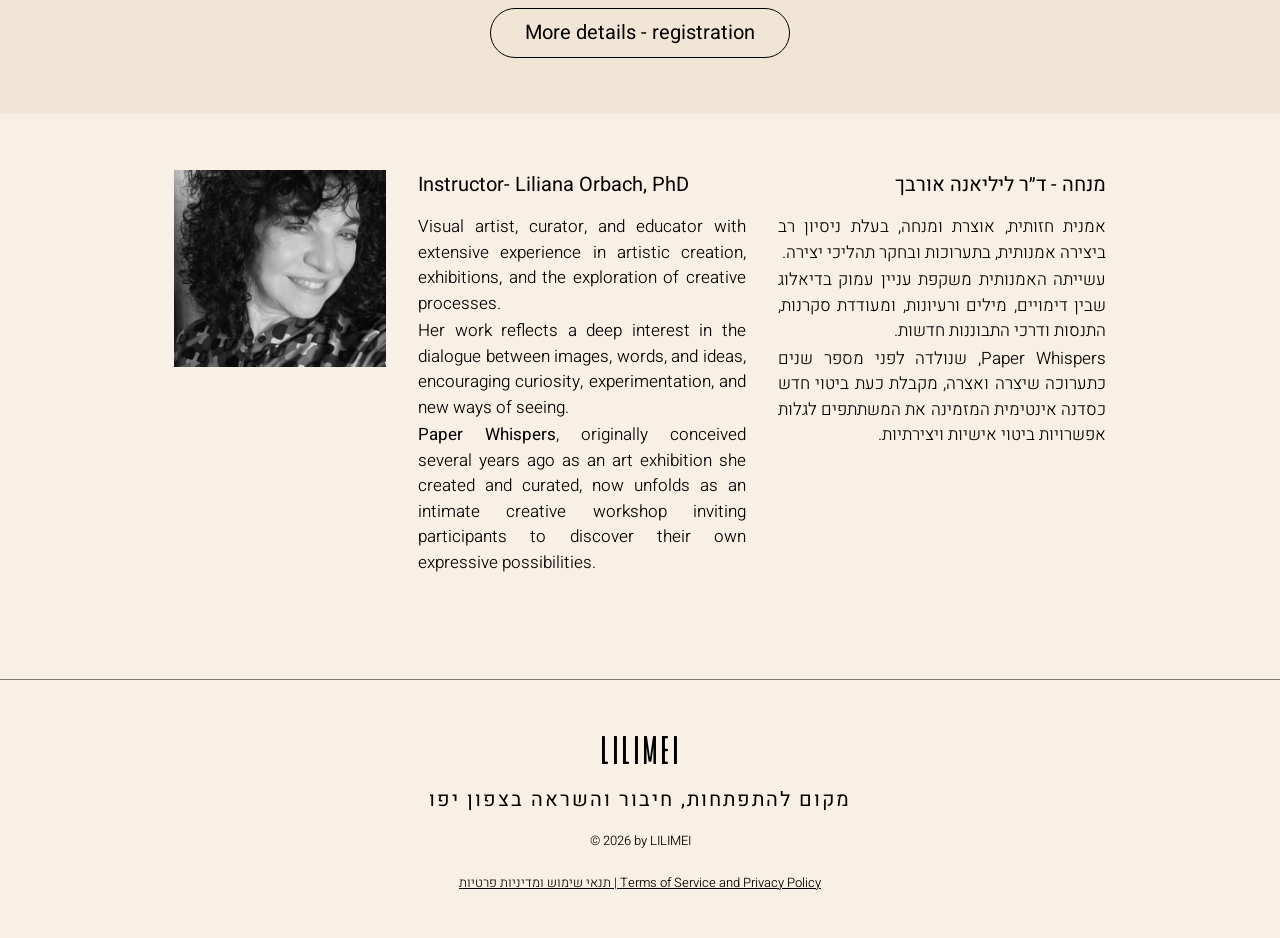
==== commit 989ad434: "Fix stretched photos: keep natural proportions (height auto) Co-Authored-By: Claude Opus 5.5 <norepl" ====
--- a/index.html
+++ b/index.html
@@ -98,7 +98,7 @@
 
 <section class="bio">
   <div class="wrap bio-grid">
-    <img src="img/liliana.jpg" width="480" height="446" alt="Dr. Liliana Orbach">
+    <img src="img/liliana.jpg" width="480" height="445" alt="Dr. Liliana Orbach">
     <div dir="ltr" lang="en">
       <h3>Instructor- Liliana Orbach, PhD</h3>
       <p>Visual artist, curator, and educator with extensive experience in artistic creation, exhibitions, and the exploration of creative processes.</p>
--- a/site.css
+++ b/site.css
@@ -17,7 +17,7 @@
   line-height: 1.5;
   -webkit-font-smoothing: antialiased;
 }
-img { max-width: 100%; display: block; }
+img { max-width: 100%; height: auto; display: block; }
 
 .site-header {
   position: sticky; top: 0; z-index: 20;
@@ -125,9 +125,39 @@
 .reg-grid [dir="rtl"] { text-align: right; }
 
 .form-wrap { max-width: 760px; margin: 0 auto; padding: 28px 24px 30px; }
-.form-wrap iframe { width: 100%; border: 0; }
-.form-alt { text-align: center; font-size: 15px; color: var(--soft); margin-top: 10px; }
-.form-alt a { color: var(--ink); }
+.form-wrap { max-width: 980px; }
+.form-wrap h2 { font-weight: 400; font-size: 26px; margin-bottom: 12px; }
+.form-wrap h3 { font-weight: 400; font-size: 21px; margin-bottom: 8px; }
+.form-wrap p, .form-wrap li { font-size: 16px; line-height: 1.6; }
+.form-wrap p + p { margin-top: 8px; }
+.form-wrap p.h { font-weight: 400; margin-top: 14px; }
+.form-wrap ol { padding-inline-start: 22px; margin-top: 4px; }
+.form-wrap strong { font-weight: 700; }
+.intro-grid, .policy { display: grid; grid-template-columns: 1fr 1fr; gap: 40px; direction: rtl; }
+.intro-grid [dir="rtl"], .policy [dir="rtl"] { text-align: right; }
+
+.pw-form { margin-top: 40px; border-top: 1px solid var(--line); padding-top: 34px; }
+.pw-form .row2 { display: grid; grid-template-columns: 1fr 1fr; gap: 18px; margin-bottom: 18px; }
+.pw-form label { display: block; font-size: 16px; font-weight: 400; }
+.pw-form input[type=text], .pw-form input:not([type]), .pw-form input[type=email], .pw-form input[type=tel] {
+  display: block; width: 100%; margin-top: 6px;
+  font: inherit; font-size: 17px; font-weight: 300;
+  padding: 11px 14px; border: 1px solid rgba(0,0,0,.35); border-radius: 8px; background: #fffdf9; color: var(--ink);
+}
+.pw-form input:focus { outline: 2px solid #000; outline-offset: 1px; }
+.pw-form fieldset { border: 0; margin: 10px 0 0; }
+.pw-form legend { font-size: 16px; font-weight: 400; margin-bottom: 10px; }
+.pw-form .choice { display: flex; align-items: flex-start; gap: 10px; font-weight: 300; margin: 8px 0; cursor: pointer; }
+.pw-form .choice input { width: 20px; height: 20px; margin-top: 3px; flex: 0 0 auto; accent-color: #000; }
+.pw-form .policy { margin-top: 30px; background: var(--bg-alt); border-radius: 10px; padding: 24px; }
+.pw-form .policy p, .pw-form .before p { font-size: 15px; }
+.pw-form .before { margin-top: 24px; display: grid; gap: 12px; }
+.pw-form .before [dir="rtl"] { text-align: right; }
+.pw-form .consent { margin-top: 22px; font-size: 16px; }
+.pw-form .consent a { color: var(--ink); }
+.form-error { margin-top: 18px; text-align: center; font-size: 16px; font-weight: 400; color: #8a2a12; }
+.pw-form button.btn { cursor: pointer; font-family: inherit; }
+.pw-form button.btn:disabled { opacity: .6; cursor: default; }
 
 .site-footer {
   border-top: 1px solid rgba(0, 0, 0, .5);
@@ -146,6 +176,8 @@
   .bio-grid img { width: 200px; margin: 0 auto; }
   .reg-grid { grid-template-columns: 1fr; gap: 0; }
   .reg-grid > [dir="rtl"] { order: -1; }
+  .intro-grid, .policy, .pw-form .row2 { grid-template-columns: 1fr; gap: 26px; }
+  .pw-form .row2 { gap: 18px; }
   .reg-grid > [dir="ltr"] { margin-top: 44px; padding-top: 36px; border-top: 1px solid var(--line); }
   .logo { font-size: 38px; }
 }
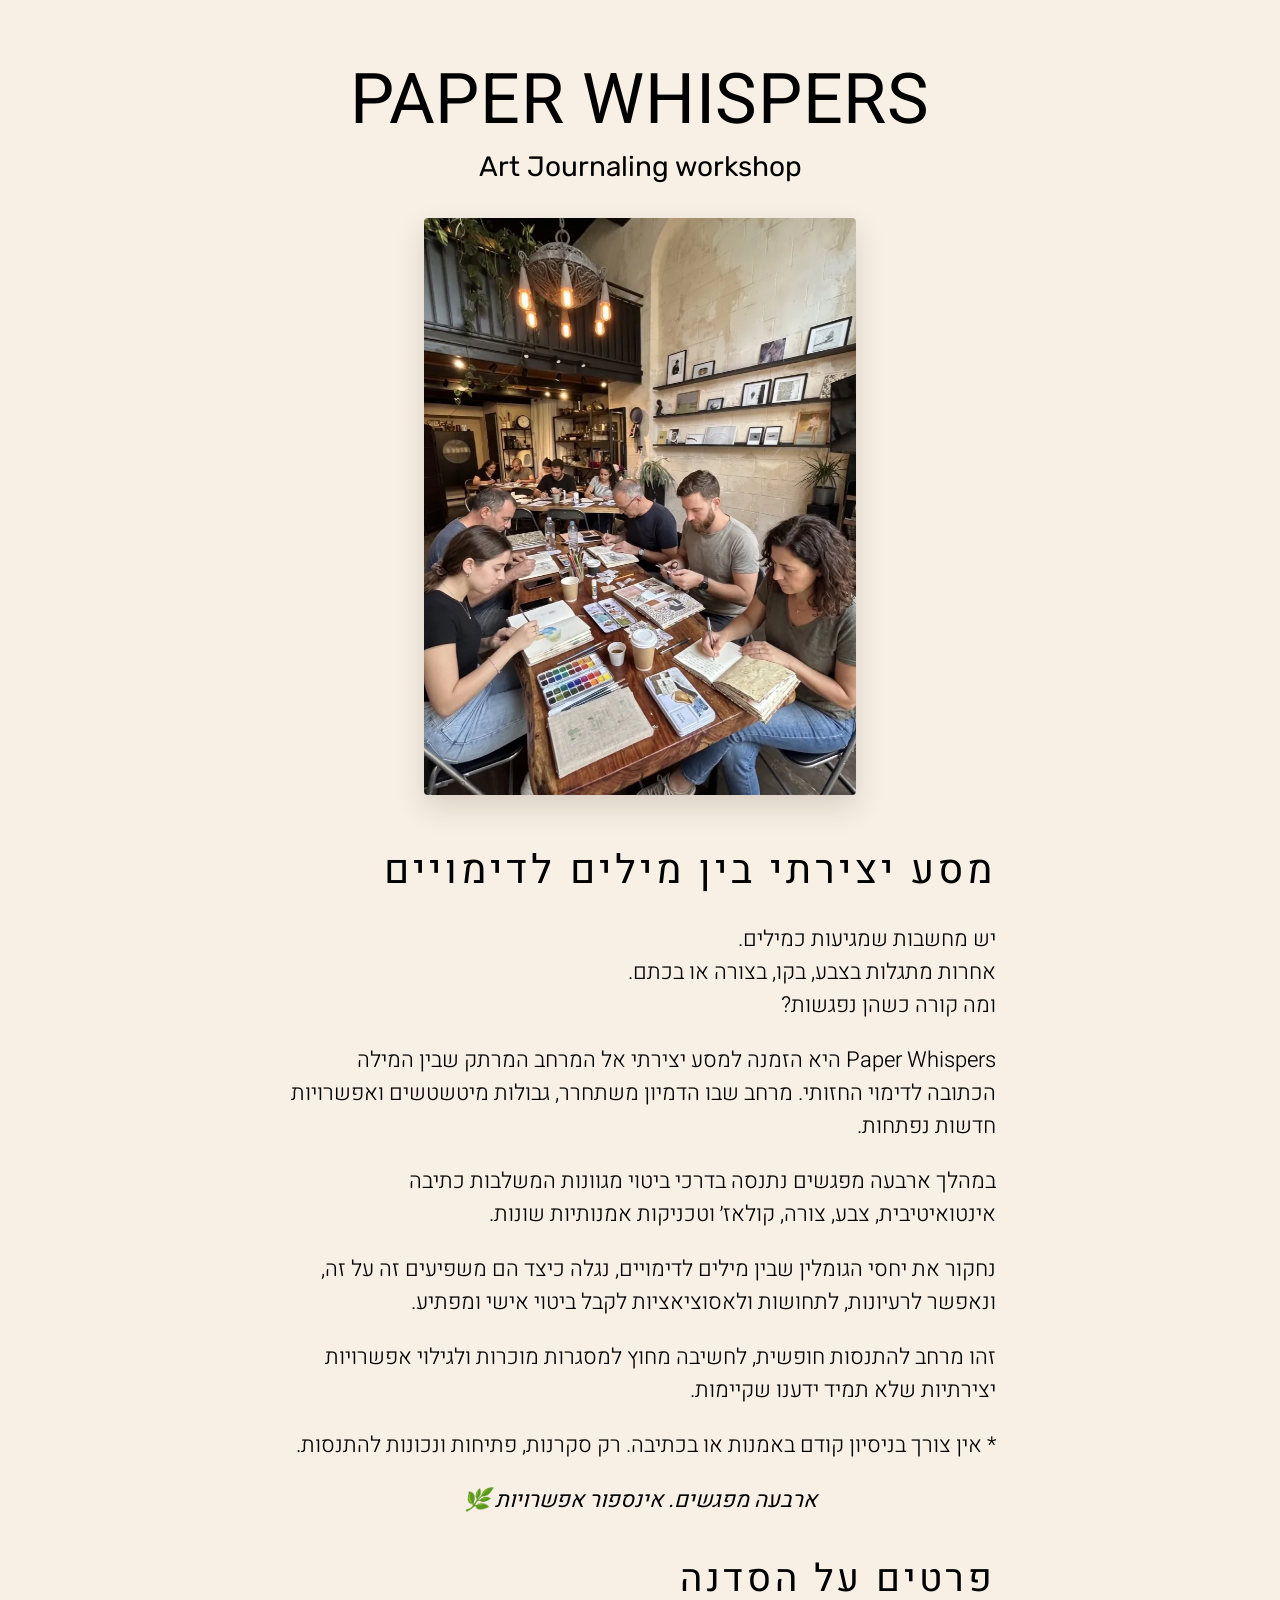
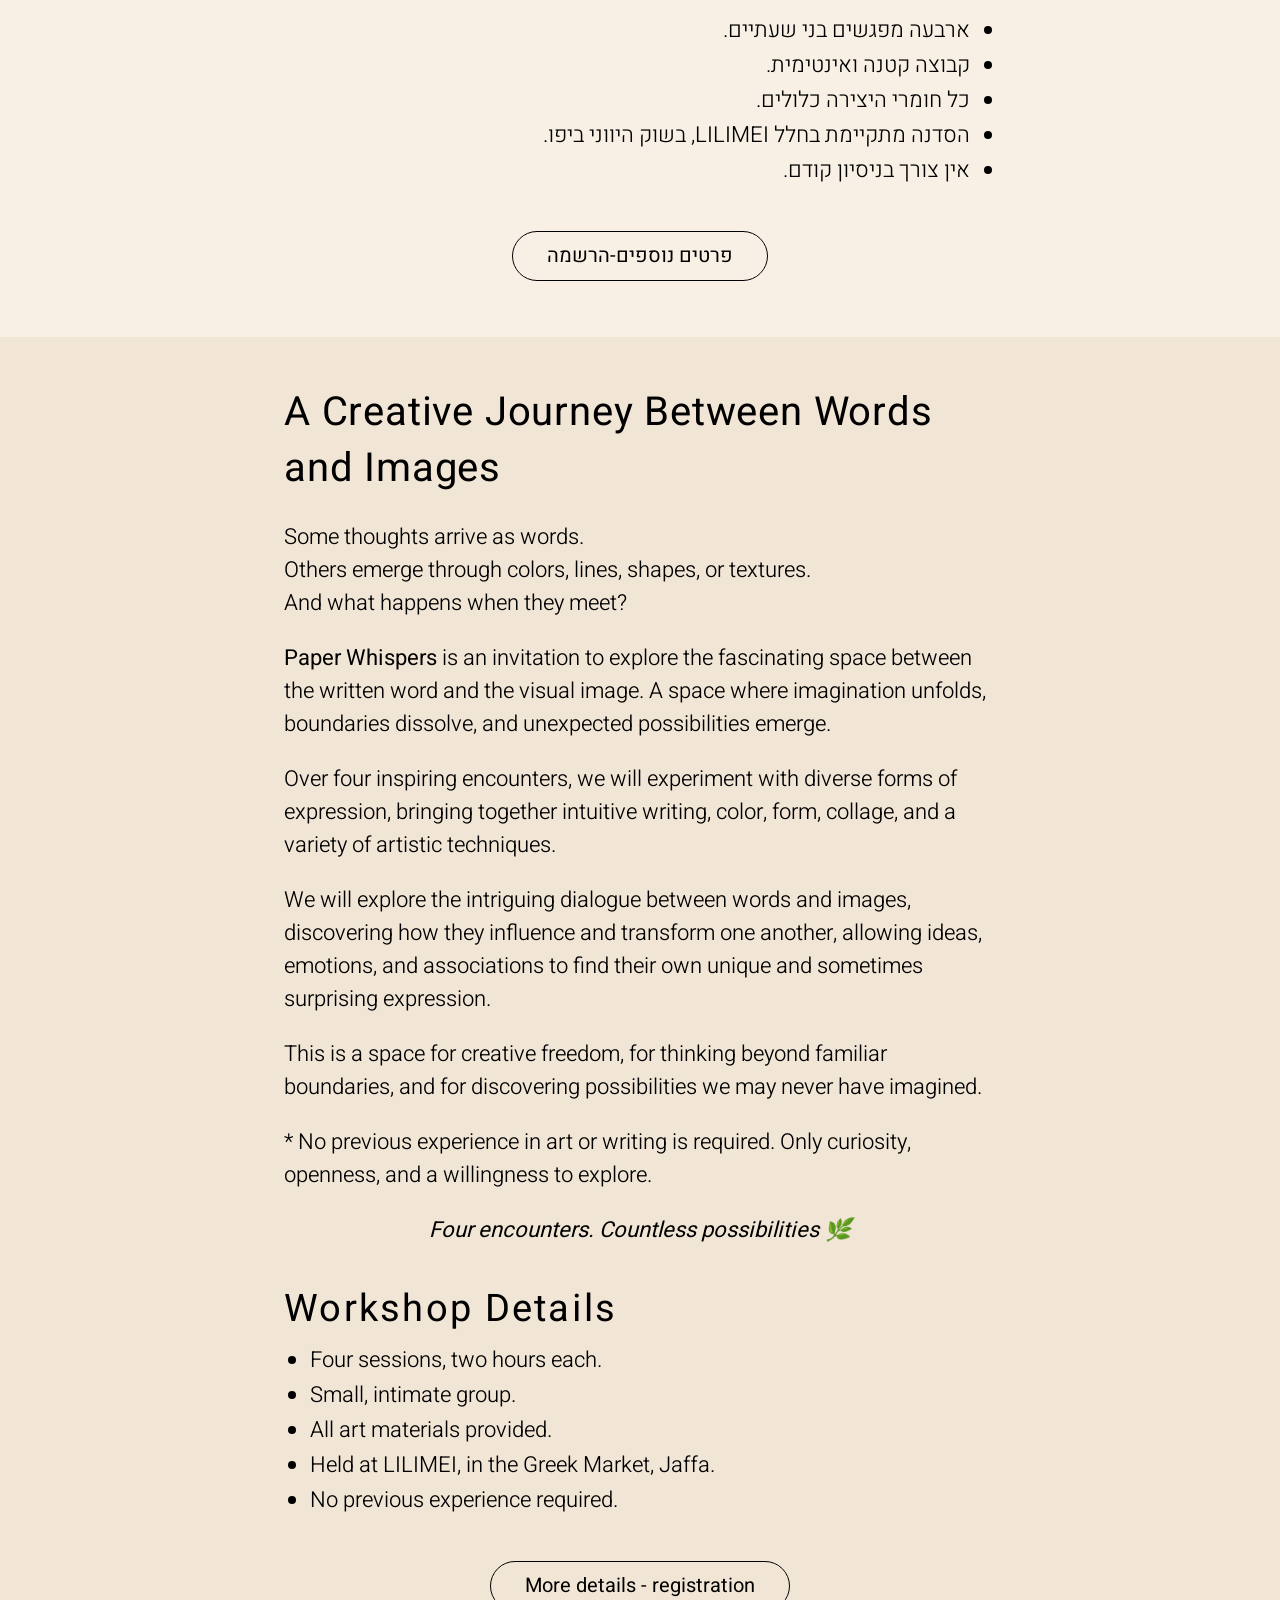
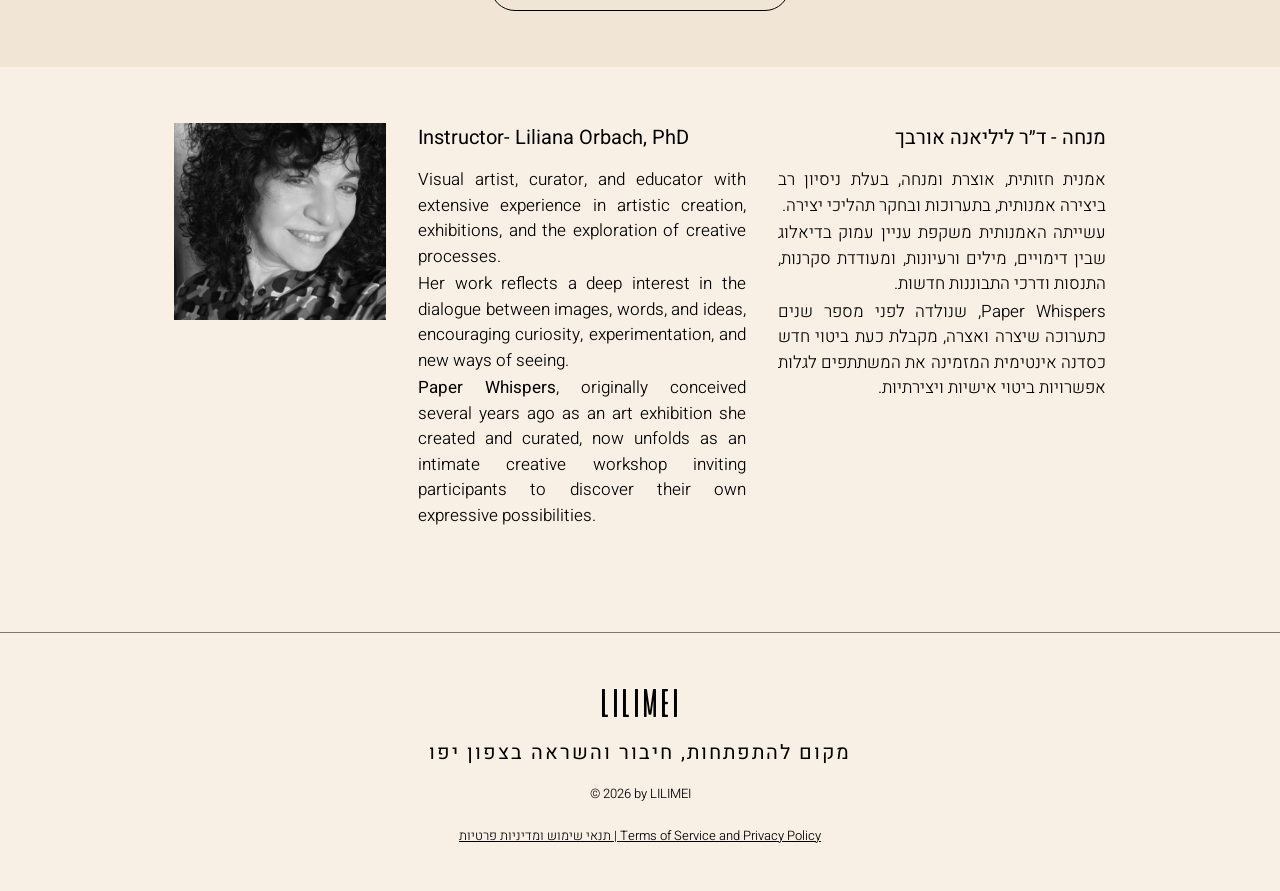
==== commit 74f3b9ef: "Title above the photo on both pages, no header logo, Greek Market location Co-Authored-By: Claude Op" ====
--- a/index.html
+++ b/index.html
@@ -17,18 +17,16 @@
 </head>
 <body>
 
-<header class="site-header">
-  <a class="logo" href="https://www.lilimeitlv.com">LILIMEI</a>
-</header>
+
+<div class="title upper top" dir="ltr">
+  <h1>Paper Whispers</h1>
+  <p class="sub">Art Journaling workshop</p>
+</div>
 
 <div class="hero-photo">
   <img src="img/session.webp" width="824" height="1100" alt="מפגש Paper Whispers בחלל של לילימיי, משתתפים יוצרים ביומני אמנות סביב השולחן">
 </div>
 
-<div class="title" dir="ltr">
-  <h1>Paper Whispers</h1>
-  <p class="sub">Art Journaling workshop</p>
-</div>
 
 <section class="lang" dir="rtl" lang="he">
   <div class="wrap narrow">
@@ -54,7 +52,7 @@
         <li>ארבעה מפגשים בני שעתיים.</li>
         <li>קבוצה קטנה ואינטימית.</li>
         <li>כל חומרי היצירה כלולים.</li>
-        <li>הסדנה מתקיימת בחלל <span dir="ltr">LILIMEI</span>, בצפון יפו.</li>
+        <li>הסדנה מתקיימת בחלל <span dir="ltr">LILIMEI</span>, בשוק היווני ביפו.</li>
         <li>אין צורך בניסיון קודם.</li>
       </ul>
     </div>
@@ -87,7 +85,7 @@
         <li>Four sessions, two hours each.</li>
         <li>Small, intimate group.</li>
         <li>All art materials provided.</li>
-        <li>Held at LILIMEI, North Jaffa.</li>
+        <li>Held at LILIMEI, in the Greek Market, Jaffa.</li>
         <li>No previous experience required.</li>
       </ul>
     </div>
--- a/site.css
+++ b/site.css
@@ -48,6 +48,8 @@
 .title h1 { font-weight: 400; font-size: clamp(40px, 8vw, 54px); line-height: 1.3; }
 .title .sub { font-family: 'Rubik', 'Heebo', sans-serif; font-weight: 400; font-size: clamp(22px, 4.6vw, 28px); line-height: 1.4; }
 .title.upper h1 { text-transform: uppercase; font-size: clamp(42px, 9vw, 70px); letter-spacing: .01em; }
+.title.top { padding: 56px 24px 32px; }
+.title.top + .hero-photo { margin-top: 0; }
 
 .lang { padding: 48px 0 56px; }
 .lang.alt { background: var(--bg-alt); }
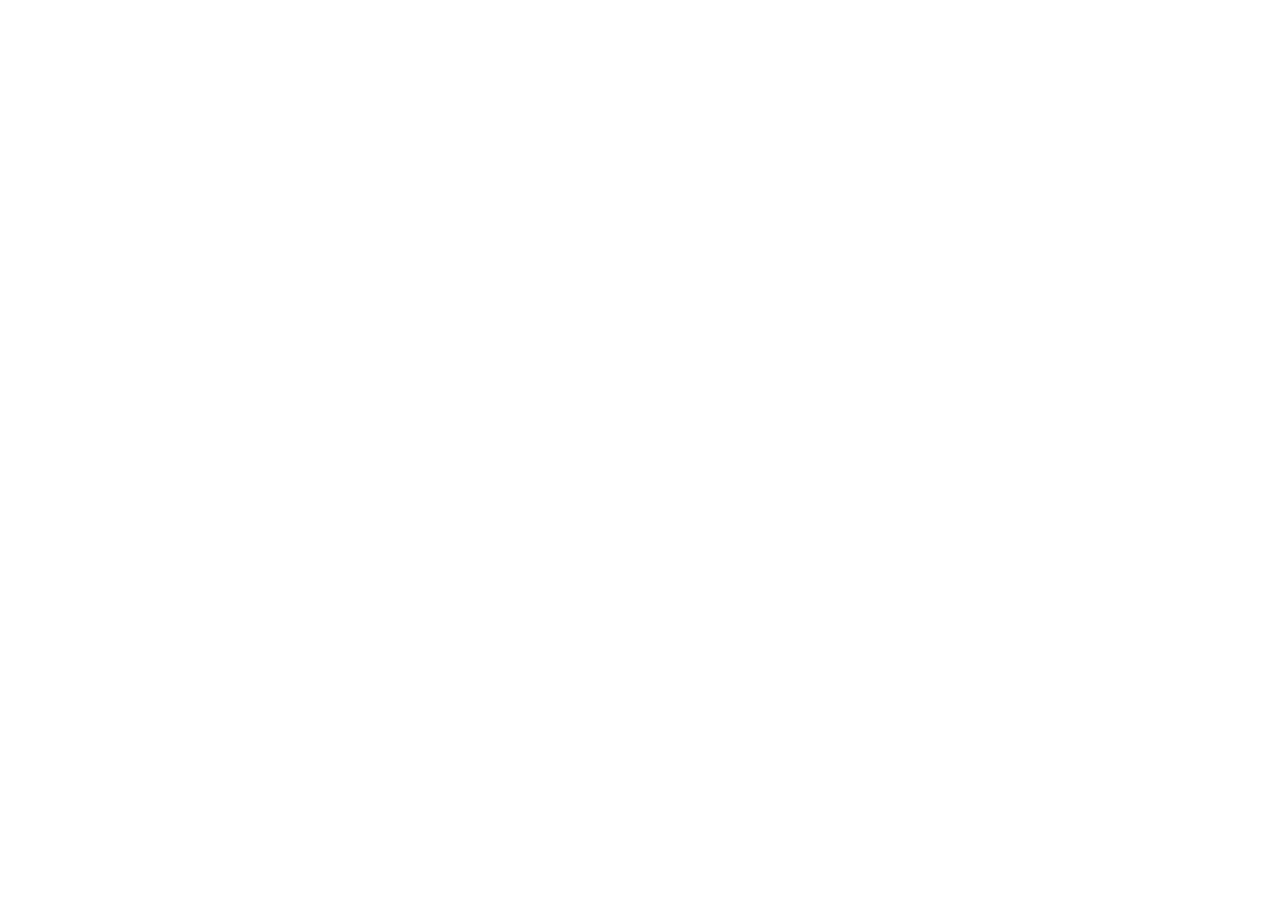
==== commit 0d4edca0: "Forward every old link to lilimeitlv.com/paper-whispers/ Co-Authored-By: Claude Opus 5.5 <noreply@an" ====
--- a/index.html
+++ b/index.html
@@ -1,124 +1,8 @@
-<!DOCTYPE html>
-<html lang="he">
-<head>
-<meta charset="utf-8">
-<meta name="viewport" content="width=device-width, initial-scale=1">
-<title>Paper Whispers-סדנה | LILIMEI</title>
-<meta name="description" content="סדנת Art Journaling בת ארבעה מפגשים בשוק היווני ביפו. A four-session art journaling workshop in Jaffa's Greek Market.">
-<meta property="og:type" content="website">
-<meta property="og:title" content="Paper Whispers | Art Journaling workshop">
-<meta property="og:description" content="מסע יצירתי בין מילים לדימויים. A creative journey between words and images, in Jaffa's Greek Market.">
-<meta property="og:image" content="https://lilimeitlv.github.io/paper-whispers/img/session-share.jpg">
-<meta property="og:url" content="https://lilimeitlv.github.io/paper-whispers/">
-<link rel="preconnect" href="https://fonts.googleapis.com">
-<link rel="preconnect" href="https://fonts.gstatic.com" crossorigin>
-<link href="https://fonts.googleapis.com/css2?family=Heebo:wght@300;400;700&family=Rubik:wght@400&display=swap" rel="stylesheet">
-<link rel="stylesheet" href="site.css">
-</head>
-<body>
-
-
-<div class="title upper top" dir="ltr">
-  <h1>Paper Whispers</h1>
-  <p class="sub">Art Journaling workshop</p>
-</div>
-
-<div class="hero-photo">
-  <img src="img/session.webp" width="824" height="1100" alt="מפגש Paper Whispers בחלל של לילימיי, משתתפים יוצרים ביומני אמנות סביב השולחן">
-</div>
-
-
-<section class="lang" dir="rtl" lang="he">
-  <div class="wrap narrow">
-    <h2>מסע יצירתי בין מילים לדימויים</h2>
-
-    <div class="lines">
-      <p>יש מחשבות שמגיעות כמילים.</p>
-      <p>אחרות מתגלות בצבע, בקו, בצורה או בכתם.</p>
-      <p>ומה קורה כשהן נפגשות?</p>
-    </div>
-
-    <p style="margin-top:22px"><span dir="ltr">Paper Whispers</span> היא הזמנה למסע יצירתי אל המרחב המרתק שבין המילה הכתובה לדימוי החזותי. מרחב שבו הדמיון משתחרר, גבולות מיטשטשים ואפשרויות חדשות נפתחות.</p>
-    <p>במהלך ארבעה מפגשים נתנסה בדרכי ביטוי מגוונות המשלבות כתיבה אינטואיטיבית, צבע, צורה, קולאז׳ וטכניקות אמנותיות שונות.</p>
-    <p>נחקור את יחסי הגומלין שבין מילים לדימויים, נגלה כיצד הם משפיעים זה על זה, ונאפשר לרעיונות, לתחושות ולאסוציאציות לקבל ביטוי אישי ומפתיע.</p>
-    <p>זהו מרחב להתנסות חופשית, לחשיבה מחוץ למסגרות מוכרות ולגילוי אפשרויות יצירתיות שלא תמיד ידענו שקיימות.</p>
-    <p>* אין צורך בניסיון קודם באמנות או בכתיבה. רק סקרנות, פתיחות ונכונות להתנסות.</p>
-
-    <p class="motto">ארבעה מפגשים. אינספור אפשרויות 🌿</p>
-
-    <div class="details">
-      <h3>פרטים על הסדנה</h3>
-      <ul>
-        <li>ארבעה מפגשים בני שעתיים.</li>
-        <li>קבוצה קטנה ואינטימית.</li>
-        <li>כל חומרי היצירה כלולים.</li>
-        <li>הסדנה מתקיימת בחלל <span dir="ltr">LILIMEI</span>, בשוק היווני ביפו.</li>
-        <li>אין צורך בניסיון קודם.</li>
-      </ul>
-    </div>
-
-    <div class="btn-row"><a class="btn" href="register/">פרטים נוספים-הרשמה</a></div>
-  </div>
-</section>
-
-<section class="lang alt" dir="ltr" lang="en">
-  <div class="wrap narrow">
-    <h2>A Creative Journey Between Words and Images</h2>
-
-    <div class="lines">
-      <p>Some thoughts arrive as words.</p>
-      <p>Others emerge through colors, lines, shapes, or textures.</p>
-      <p>And what happens when they meet?</p>
-    </div>
-
-    <p style="margin-top:22px"><strong style="font-weight:400">Paper Whispers</strong> is an invitation to explore the fascinating space between the written word and the visual image. A space where imagination unfolds, boundaries dissolve, and unexpected possibilities emerge.</p>
-    <p>Over four inspiring encounters, we will experiment with diverse forms of expression, bringing together intuitive writing, color, form, collage, and a variety of artistic techniques.</p>
-    <p>We will explore the intriguing dialogue between words and images, discovering how they influence and transform one another, allowing ideas, emotions, and associations to find their own unique and sometimes surprising expression.</p>
-    <p>This is a space for creative freedom, for thinking beyond familiar boundaries, and for discovering possibilities we may never have imagined.</p>
-    <p>* No previous experience in art or writing is required. Only curiosity, openness, and a willingness to explore.</p>
-
-    <p class="motto">Four encounters. Countless possibilities 🌿</p>
-
-    <div class="details">
-      <h3>Workshop Details</h3>
-      <ul>
-        <li>Four sessions, two hours each.</li>
-        <li>Small, intimate group.</li>
-        <li>All art materials provided.</li>
-        <li>Held at LILIMEI, in the Greek Market, Jaffa.</li>
-        <li>No previous experience required.</li>
-      </ul>
-    </div>
-
-    <div class="btn-row"><a class="btn" href="register/">More details - registration</a></div>
-  </div>
-</section>
-
-<section class="bio">
-  <div class="wrap bio-grid">
-    <img src="img/liliana.jpg" width="480" height="445" alt="Dr. Liliana Orbach">
-    <div dir="ltr" lang="en">
-      <h3>Instructor- Liliana Orbach, PhD</h3>
-      <p>Visual artist, curator, and educator with extensive experience in artistic creation, exhibitions, and the exploration of creative processes.</p>
-      <p>Her work reflects a deep interest in the dialogue between images, words, and ideas, encouraging curiosity, experimentation, and new ways of seeing.</p>
-      <p><strong style="font-weight:400">Paper Whispers</strong>, originally conceived several years ago as an art exhibition she created and curated, now unfolds as an intimate creative workshop inviting participants to discover their own expressive possibilities.</p>
-    </div>
-    <div dir="rtl" lang="he">
-      <h3>מנחה - ד״ר ליליאנה אורבך</h3>
-      <p>אמנית חזותית, אוצרת ומנחה, בעלת ניסיון רב ביצירה אמנותית, בתערוכות ובחקר תהליכי יצירה.</p>
-      <p>עשייתה האמנותית משקפת עניין עמוק בדיאלוג שבין דימויים, מילים ורעיונות, ומעודדת סקרנות, התנסות ודרכי התבוננות חדשות.</p>
-      <p><span dir="ltr">Paper Whispers</span>, שנולדה לפני מספר שנים כתערוכה שיצרה ואצרה, מקבלת כעת ביטוי חדש כסדנה אינטימית המזמינה את המשתתפים לגלות אפשרויות ביטוי אישיות ויצירתיות.</p>
-    </div>
-  </div>
-</section>
-
-<footer class="site-footer">
-  <a class="logo" href="https://www.lilimeitlv.com">LILIMEI</a>
-  <p class="tag" dir="rtl"><a href="https://www.lilimeitlv.com" style="text-decoration:none">מקום להתפתחות, חיבור והשראה בצפון יפו</a></p>
-  <p class="copy">© 2026 by LILIMEI</p>
-  <p class="legal"><a href="terms/">תנאי שימוש ומדיניות פרטיות | Terms of Service and Privacy Policy</a></p>
-</footer>
-
-<script src="pixel.js"></script>
-</body>
-</html>
+<!doctype html>
+<html lang="he"><head><meta charset="utf-8">
+<title>Paper Whispers | LILIMEI</title>
+<meta name="robots" content="noindex">
+<link rel="canonical" href="https://lilimeitlv.com/paper-whispers/">
+<meta http-equiv="refresh" content="0; url=https://lilimeitlv.com/paper-whispers/">
+<script>location.replace("https://lilimeitlv.com/paper-whispers/" + location.search + location.hash);</script>
+</head><body><p><a href="https://lilimeitlv.com/paper-whispers/">Paper Whispers</a></p></body></html>
